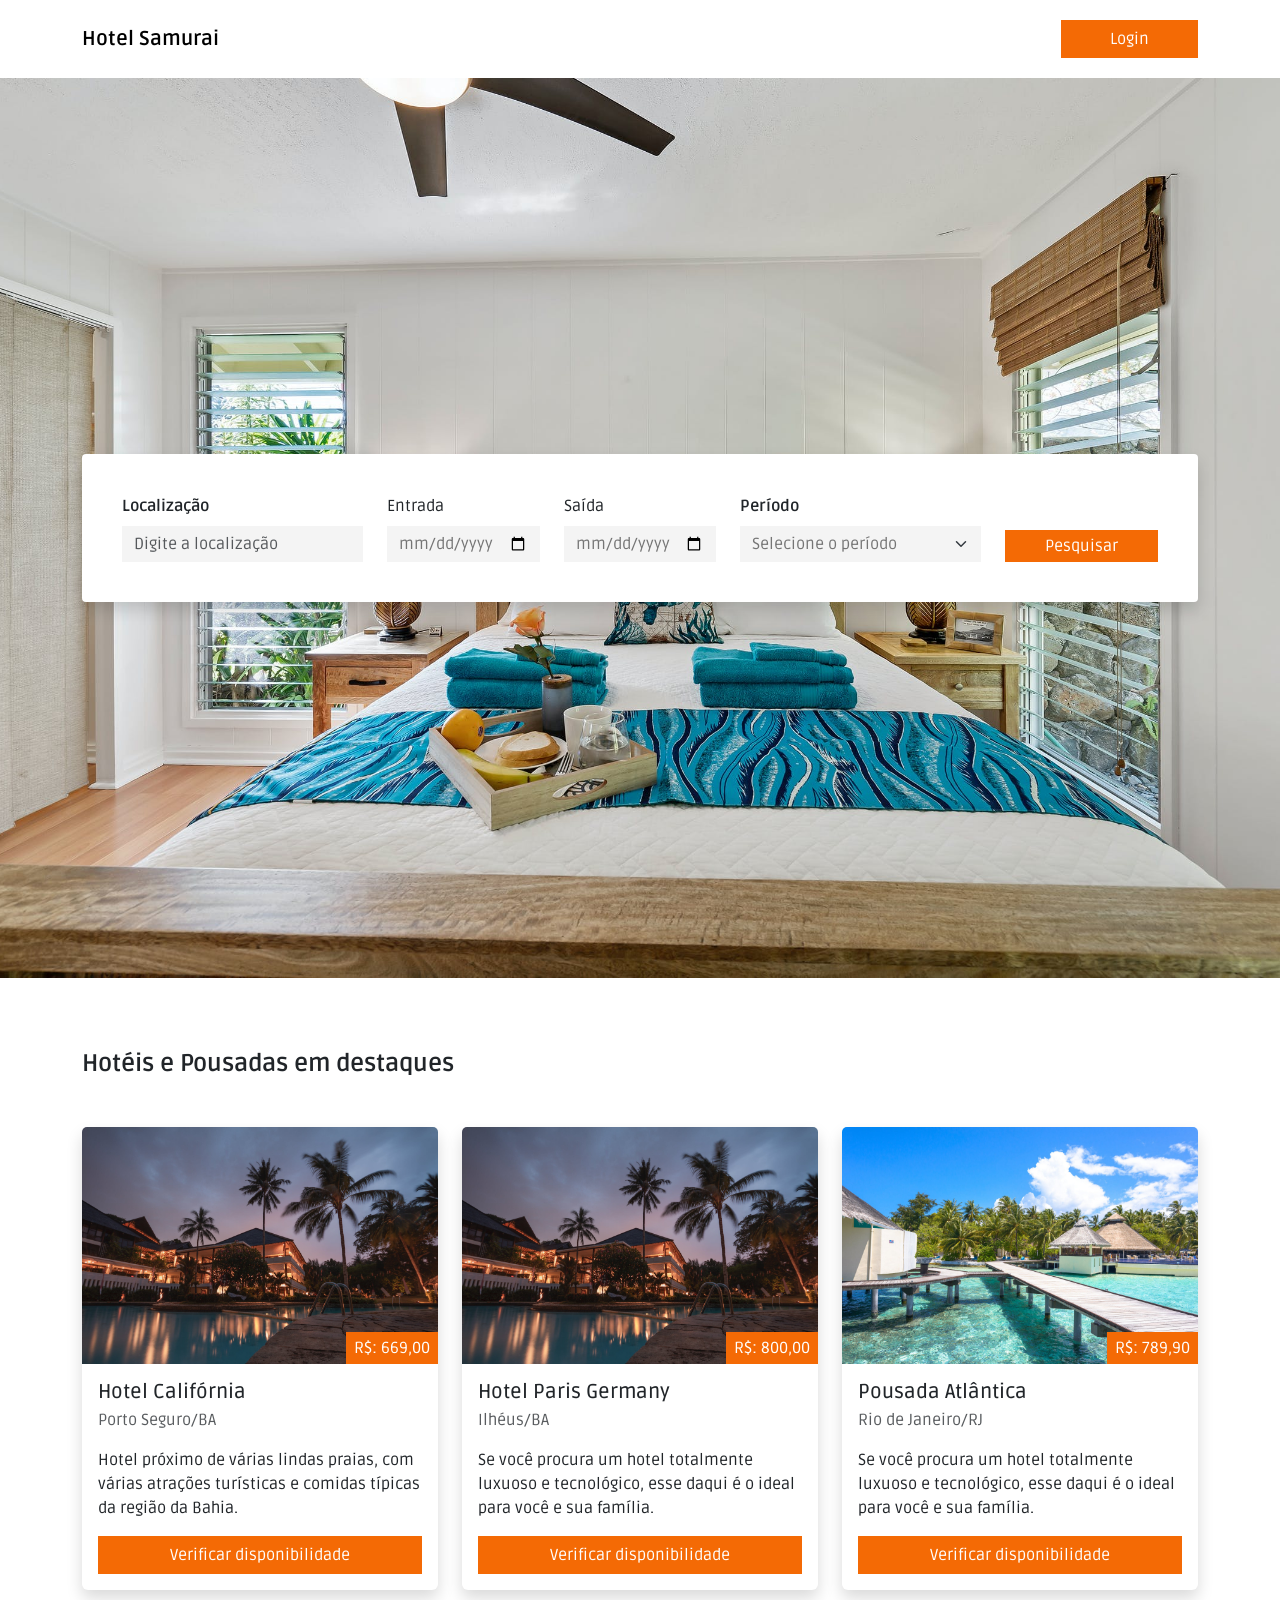
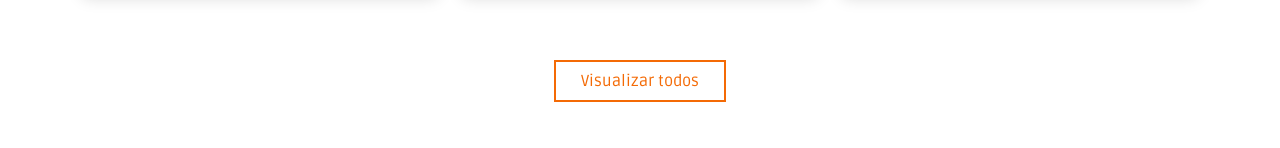
==== Hotel Samurai/index.html @ 28dd0cfc "Desenvolvendo tela home - Destaques" ====
<!DOCTYPE html>
<html lang="pt">
<head>
    <meta charset="UTF-8">
    <meta name="viewport" content="width=device-width, initial-scale=1.0">
    <title>Hotel Samurai</title>
    <link href="https://cdn.jsdelivr.net/npm/bootstrap@5.0.2/dist/css/bootstrap.min.css" rel="stylesheet" integrity="sha384-EVSTQN3/azprG1Anm3QDgpJLIm9Nao0Yz1ztcQTwFspd3yD65VohhpuuCOmLASjC" crossorigin="anonymous">
    <link rel="stylesheet" href="style.css">
</head>
<body>

<!-- Navbar -->
<nav class="navbar navbar-expand-lg navbar-light bg-white">
        <div class="container pt-1 pb-1">
            <a href="#" class="navbar-brand fw-bold">Hotel Samurai</a>
            <button class="navbar-toggler" type="button" data-bs-toggle="collapse" 
            data-bs-target="#navbarNav" aria-controls="navbarNav" aria-expanded="false"
            aria-label="Toggle navigation">
            <svg xmlns="http://www.w3.org/2000/svg" width="1.5em" height="1.5em" fill="currentColor" class="bi bi-list" viewBox="0 0 16 16">
            <path fill-rule="evenodd" d="M2.5 12a.5.5 0 0 1 .5-.5h10a.5.5 0 0 1 0 1H3a.5.5 0 0 1-.5-.5m0-4a.5.5 0 0 1 .5-.5h10a.5.5 0 0 1 0 1H3a.5.5 0 0 1-.5-.5m0-4a.5.5 0 0 1 .5-.5h10a.5.5 0 0 1 0 1H3a.5.5 0 0 1-.5-.5"/>
            </svg> 
        </button>
        <div class="collapse navbar-collapse d-lg-flex justify-content-lg-end" id="navbarNav">
            <ul class="navbar-nav">
                <!-- Botão quando aba é reduzida -->
                <li class="nav-item d-block d-md-none d-lg-none pt-2 pb-2">
                    <a href="#" type="button" class="btn btn-orange w-100 rounded-0">Login</a>
                </li> 
                <li class="nav-item d-none d-md-block pt-2 pb-2">
                     <a href="#" type="button" class="btn btn-orange w-100 rounded-0 ps-lg-5 pe-lg-5">Login</a>
                </li>
            </ul>
        </div>
        </div>
</nav>
<!-- End Navbar -->

<!-- Banner -->
<main class="w-100 min-vh-100 background-banner d-flex align-items-center">
    <div class="container">
        <div class="card rounded-1 border-0 p-1 pt-4 pb-4 p-lg-4 pb-md-0 pb-lg-0 shadow">
            <div class="card-body">
                <form class="pb-lg-2" onsubmit="return false;">
                    <div class="row">
                        <div class="col-12 col-md-12 col-lg-3 mb-3">
                            <label for="localizacao" class="form-label fw-bold">Localização</label>
                            <input type="text" class="form-control rounded-0" 
                            name="localizacao" id="localizacao" 
                            placeholder="Digite a localização">
                        </div>
                        <div class="col-12 col-md-12 col-lg-2 mb-3">
                            <label for="entrada" class="form-label f2-bold">Entrada</label>
                            <input type="date" class="form-control rounded-0" 
                            name="entrada" id="entrada">
                        </div>
                        <div class="col-12 col-md-12 col-lg-2 mb-3">
                            <label for="saida" class="form-label f2-bold">Saída</label>
                            <input type="date" class="form-control rounded-0" 
                            name="saida" id="saida">
                        </div>
                        <div class="col-12 col-md-12 col-lg-3 mb-3">
                            <label for="periodo" class="form-label fw-bold">Período</label>
                            <select class="form-select rounded-0" name="periodo" id="periodo">
                                <option value="" selected>Selecione o período</option>
                                <option value="madrugada">Madrugada</option>
                                <option value="manha">Manhã</option>
                                <option value="tarde">Tarde</option>
                                <option value="noite">Noite</option>
                            </select>
                        </div>
                        <div class="col-12 col-md-12 col-lg-2 mb-3 pt-3 d-lg-flex align-items-end">
                            <a href="#" class="btn btn-lg btn-orange w-100 
                            rounded-0 border-0 p-lg-1">Pesquisar</a>
                        </div>
                    </div>
                </form>
            </div>
        </div>
    </div>
</main>
<!-- End Banner -->

<!-- Destaques -->
<main class="w-100 pb-5 pt-lg-4 pb-lg-5">
    <div class="container pt-5 pb-2 pt-lg-5 pb-lg-0">
        <h1 class="fs-4 text-center text-lg-start mb-5 fw-bold">
            Hotéis e Pousadas em destaques
        </h1>
        <div class="row mb-4">
            <div class="col-12 col-md-12 col-lg-4 mb-5">
                <div class="card shadow border-0">
                    <div class="position-relative">
                        <img src="./assets/img/hoteis/hotel-1.jpeg" alt="Hotel 01" class="card-img-top">
                        <span class="position-absolute bottom-0 right-0 bg-color-orange 
                        ps-2 pe-2 pt-1 pb-1">R$: 669,00</span>
                    </div>
                    <div class="card-body p-3">
                        <h5 class="card-title mb-1">Hotel Califórnia</h5>
                        <p class="text-muted">Porto Seguro/BA</p>
                        <p class="card-text">
                            Hotel próximo de várias lindas praias, com várias atrações turísticas e comidas típicas da região da Bahia.
                        </p>
                        <a href="#" class="btn btn-orange rounded-0 w-100">Verificar disponibilidade</a>
                    </div>
                </div>
            </div>
            <div class="col-12 col-md-12 col-lg-4 mb-5">
                <div class="card shadow border-0">
                    <div class="position-relative">
                        <img src="./assets/img/hoteis/hotel-1.jpeg" alt="Hotel 01" class="card-img-top">
                        <span class="position-absolute bottom-0 right-0 bg-color-orange 
                        ps-2 pe-2 pt-1 pb-1">R$: 800,00</span>
                    </div>
                    <div class="card-body p-3">
                        <h5 class="card-title mb-1">Hotel Paris Germany</h5>
                        <p class="text-muted">Ilhéus/BA</p>
                        <p class="card-text">
                            Se você procura um hotel totalmente luxuoso e tecnológico, esse daqui é o ideal para você e sua família.
                        </p>
                        <a href="#" class="btn btn-orange rounded-0 w-100">Verificar disponibilidade</a>
                    </div>
                </div>
            </div>
            <div class="col-12 col-md-12 col-lg-4 mb-5">
                <div class="card shadow border-0">
                    <div class="position-relative">
                        <img src="./assets/img/hoteis/hotel-3.jpeg" alt="Hotel 01" class="card-img-top">
                        <span class="position-absolute bottom-0 right-0 bg-color-orange 
                        ps-2 pe-2 pt-1 pb-1">R$: 789,90</span>
                    </div>
                    <div class="card-body p-3">
                        <h5 class="card-title mb-1">Pousada Atlântica</h5>
                        <p class="text-muted">Rio de Janeiro/RJ</p>
                        <p class="card-text">
                            Se você procura um hotel totalmente luxuoso e tecnológico, esse daqui é o ideal para você e sua família.
                        </p>
                        <a href="#" class="btn btn-orange rounded-0 w-100">Verificar disponibilidade</a>
                    </div>
                </div>
            </div>
        </div>
        <div class="row">
            <div class="col-12 d-flex justify-content-center">
                <a href="#" class="btn btn-orange-outline ps-4 pe-4">
                    Visualizar todos
                </a>
            </div>
        </div>
    </div> 
</main>
<!-- End Destaques -->

</body>
<script src="https://cdn.jsdelivr.net/npm/@popperjs/core@2.9.2/dist/umd/popper.min.js" integrity="sha384-IQsoLXl5PILFhosVNubq5LC7Qb9DXgDA9i+tQ8Zj3iwWAwPtgFTxbJ8NT4GN1R8p" crossorigin="anonymous"></script>
<script src="https://cdn.jsdelivr.net/npm/bootstrap@5.0.2/dist/js/bootstrap.min.js" integrity="sha384-cVKIPhGWiC2Al4u+LWgxfKTRIcfu0JTxR+EQDz/bgldoEyl4H0zUF0QKbrJ0EcQF" crossorigin="anonymous"></script>
</html>
---- Hotel Samurai/style.css ----
@import './assets/css/theme.css';
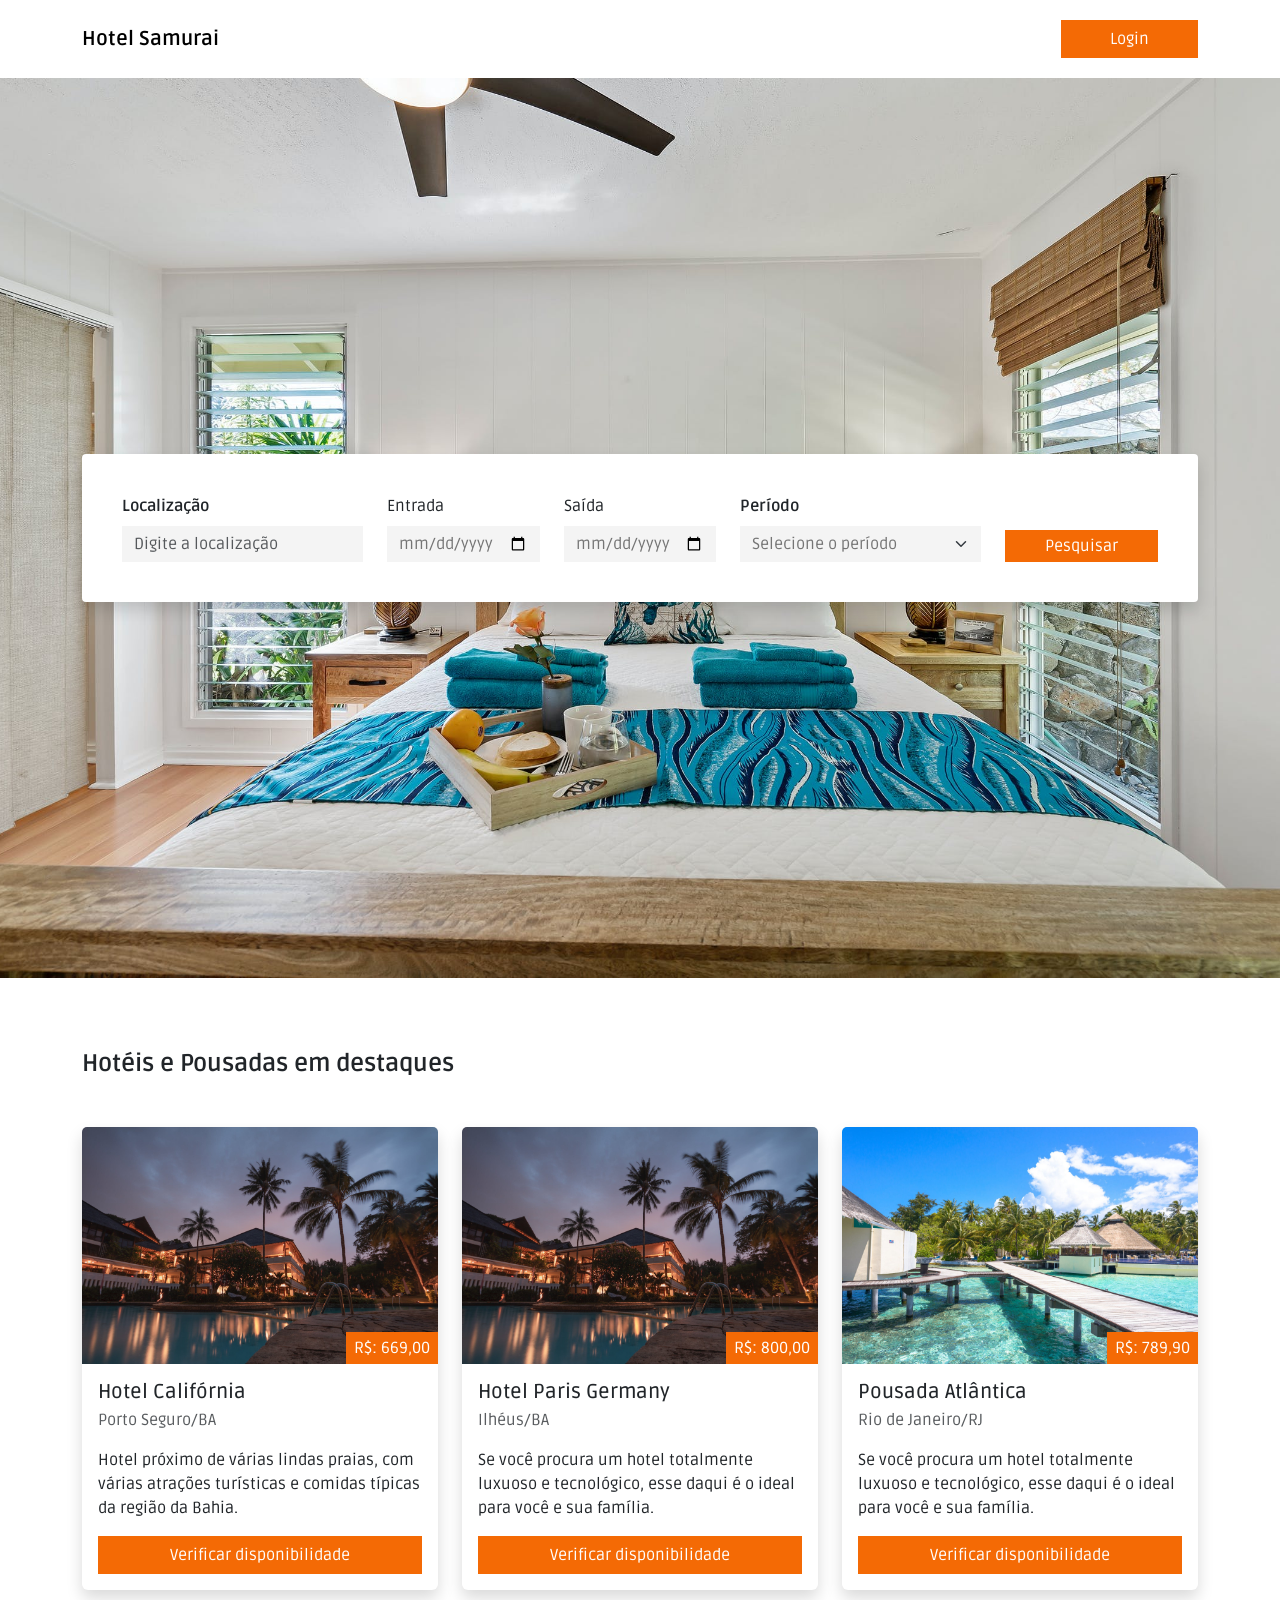
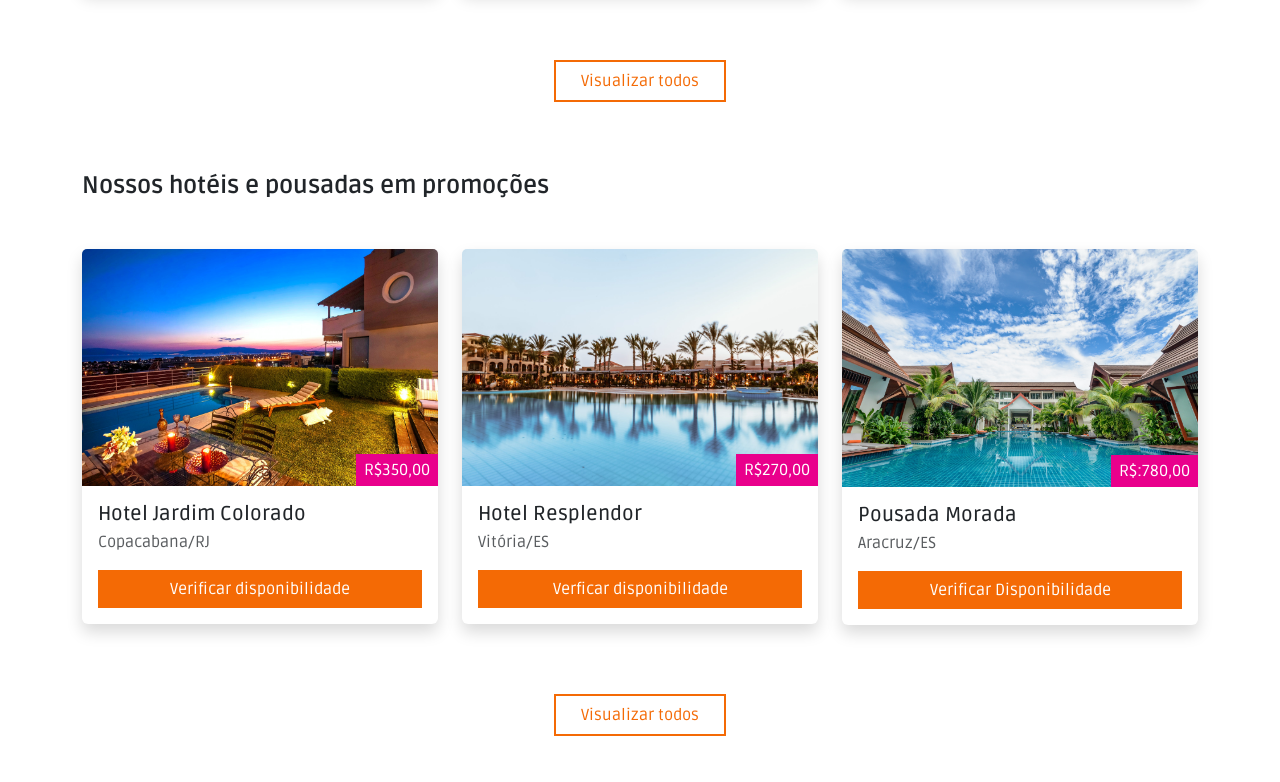
==== commit 8f81cadf: "Desenvolvendo tela home - Combos" ====
--- a/Hotel Samurai/index.html
+++ b/Hotel Samurai/index.html
@@ -150,6 +150,72 @@
 </main>
 <!-- End Destaques -->
 
+<!-- Combos -->
+<main class="w-100 pb-5 pb-lg-5">
+    <div class="container">
+        <div class="w-100 title mb-5 mb-md-5 mb-lg-5 pt-lg-4 pb-lg-0">
+            <h1 class="fs-4 text-center text-lg-start mb- fw-bold">
+                Nossos hotéis e pousadas em promoções
+            </h1>
+        </div>
+        <div class="row mb-4">
+            <div class="col-12 col-md-12 col-lg-4 mb-5">
+                <div class="card shadow border-0">
+                    <div class="position-relative">
+                        <img src="./assets/img/hoteis/hotel-4.jpeg" alt="" class="card-img-top">
+                        <span class="position-absolute bottom-0 right-0 bg-color-roxo
+                        ps-2 pe-2 pt-1 pb-1">R$350,00</span>
+                    </div>
+                    <div class="card-body p-3">
+                        <h5 class="card-title mb-1">
+                            Hotel Jardim Colorado
+                        </h5>
+                        <p class="text-muted">Copacabana/RJ</p>
+                        <a href="#" class="btn btn-orange rounded-0 w-100">Verificar disponibilidade</a>
+                    </div>
+                </div>
+            </div>
+            <div class="col-12 col-md-12 col-lg-4 mb-5">
+                <div class="card shadow border-0">
+                    <div class="position-relative">
+                        <img src="./assets/img/hoteis/hotel-5.jpeg" alt="" class="card-img-top">
+                        <span class="bg-color-roxo position-absolute bottom-0 right-0 
+                        ps-2 pe-2 pt-1 pb-1">R$270,00</span>
+                    </div>
+                    <div class="card-body p-3">
+                        <h5 class="card-title mb-1">
+                            Hotel Resplendor
+                        </h5>
+                        <p class="text-muted">Vitória/ES</p>
+                        <a href="#" class="btn btn-orange w-100 rounded-0">Verficar disponibilidade</a>
+                    </div>
+                </div>
+            </div>
+            <div class="col col-12 col-md-12 col-lg-4">
+                <div class="card shadow border-0">
+                    <div class="position-relative">
+                        <img src="./assets/img/hoteis/hotel-6.jpg" alt="" class="card-img-top">
+                        <span class="position-absolute bottom-0 right-0 bg-color-roxo 
+                        pt-1 pb-1 ps-2 pe-2">R$:780,00</span>
+                    </div>
+                    <div class="card-body p-3">
+                        <h5 class="card-title mb-1">
+                            Pousada Morada
+                        </h5>
+                        <p class="text-muted">Aracruz/ES</p>
+                        <a href="#" class="btn btn-orange w-100 rounded-0">Verificar Disponibilidade</a>
+                    </div>
+                </div>
+            </div>
+        </div>
+        <div class="row">
+            <div class="col-12 d-flex justify-content-center">
+                <a href="#" class="btn btn-orange-outline ps-4 pe-4">Visualizar todos</a>
+            </div>
+        </div>
+    </div>
+</main>
+
 </body>
 <script src="https://cdn.jsdelivr.net/npm/@popperjs/core@2.9.2/dist/umd/popper.min.js" integrity="sha384-IQsoLXl5PILFhosVNubq5LC7Qb9DXgDA9i+tQ8Zj3iwWAwPtgFTxbJ8NT4GN1R8p" crossorigin="anonymous"></script>
 <script src="https://cdn.jsdelivr.net/npm/bootstrap@5.0.2/dist/js/bootstrap.min.js" integrity="sha384-cVKIPhGWiC2Al4u+LWgxfKTRIcfu0JTxR+EQDz/bgldoEyl4H0zUF0QKbrJ0EcQF" crossorigin="anonymous"></script>
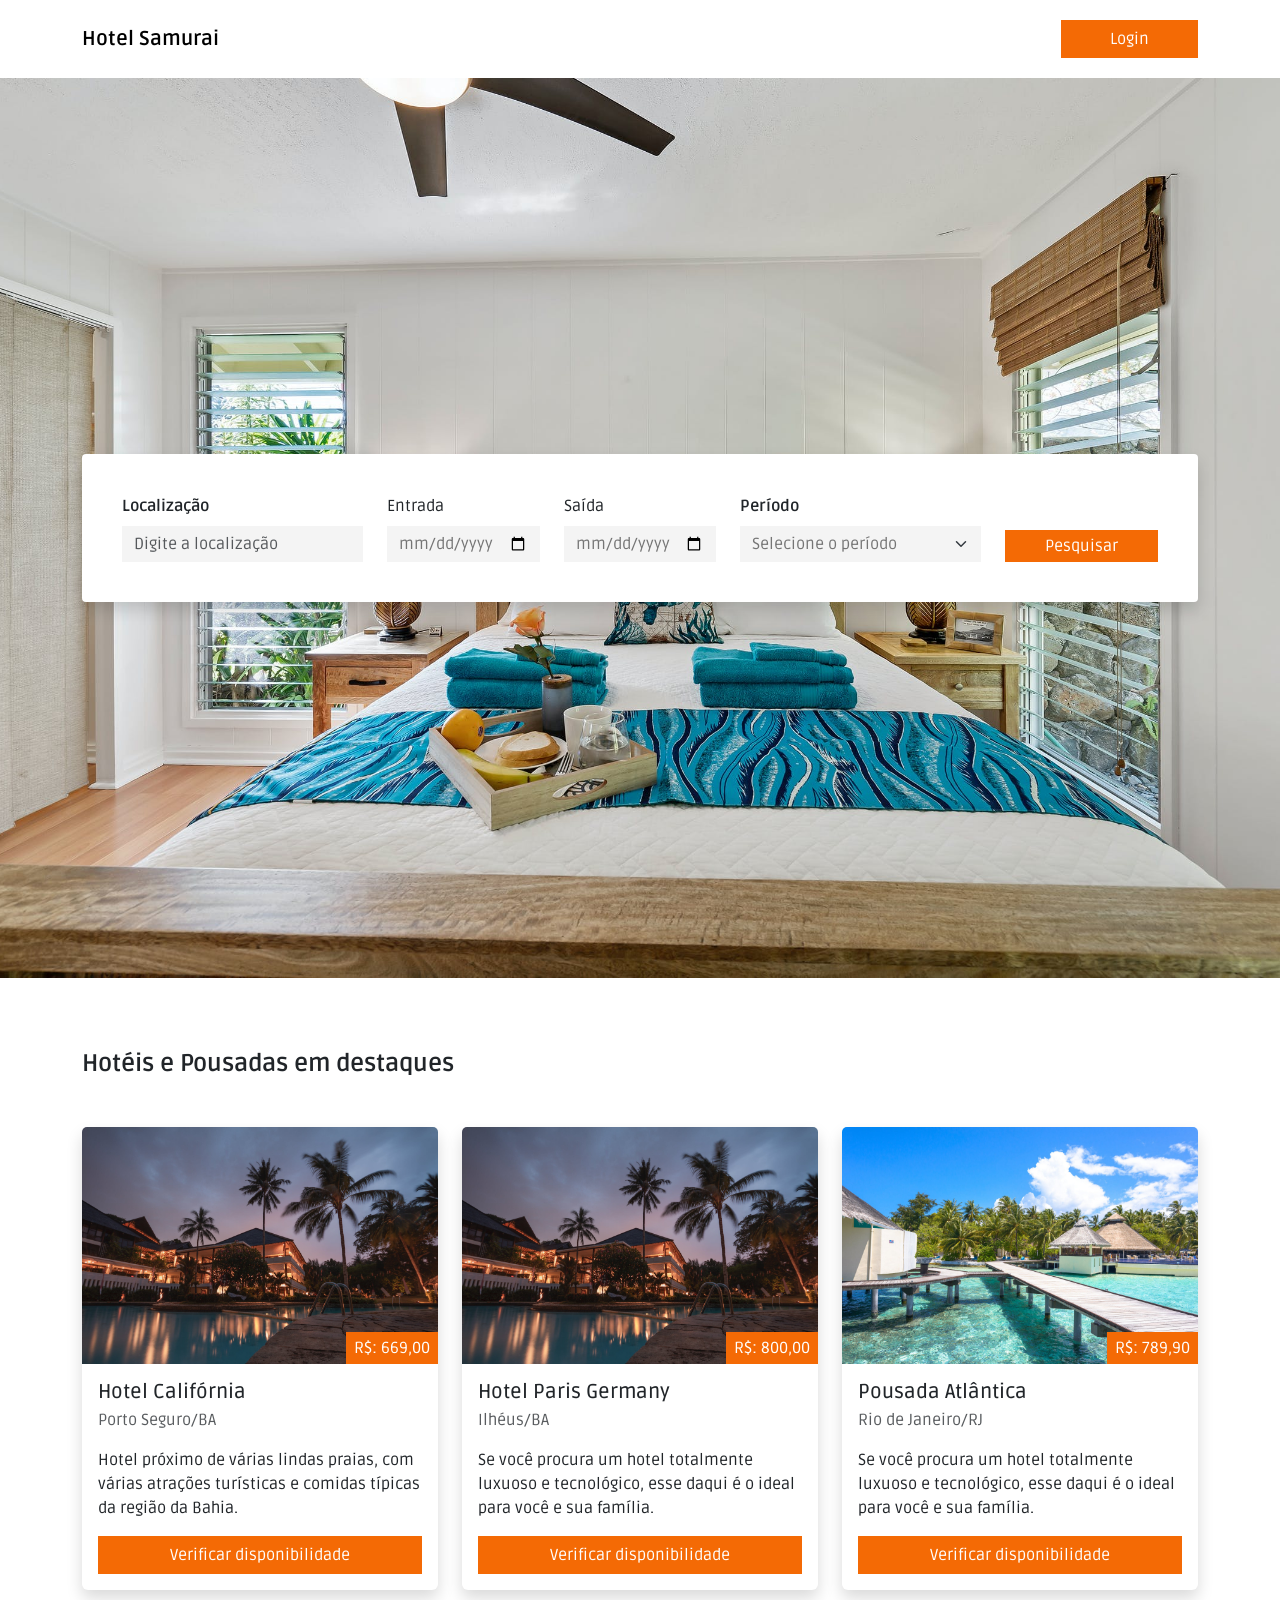
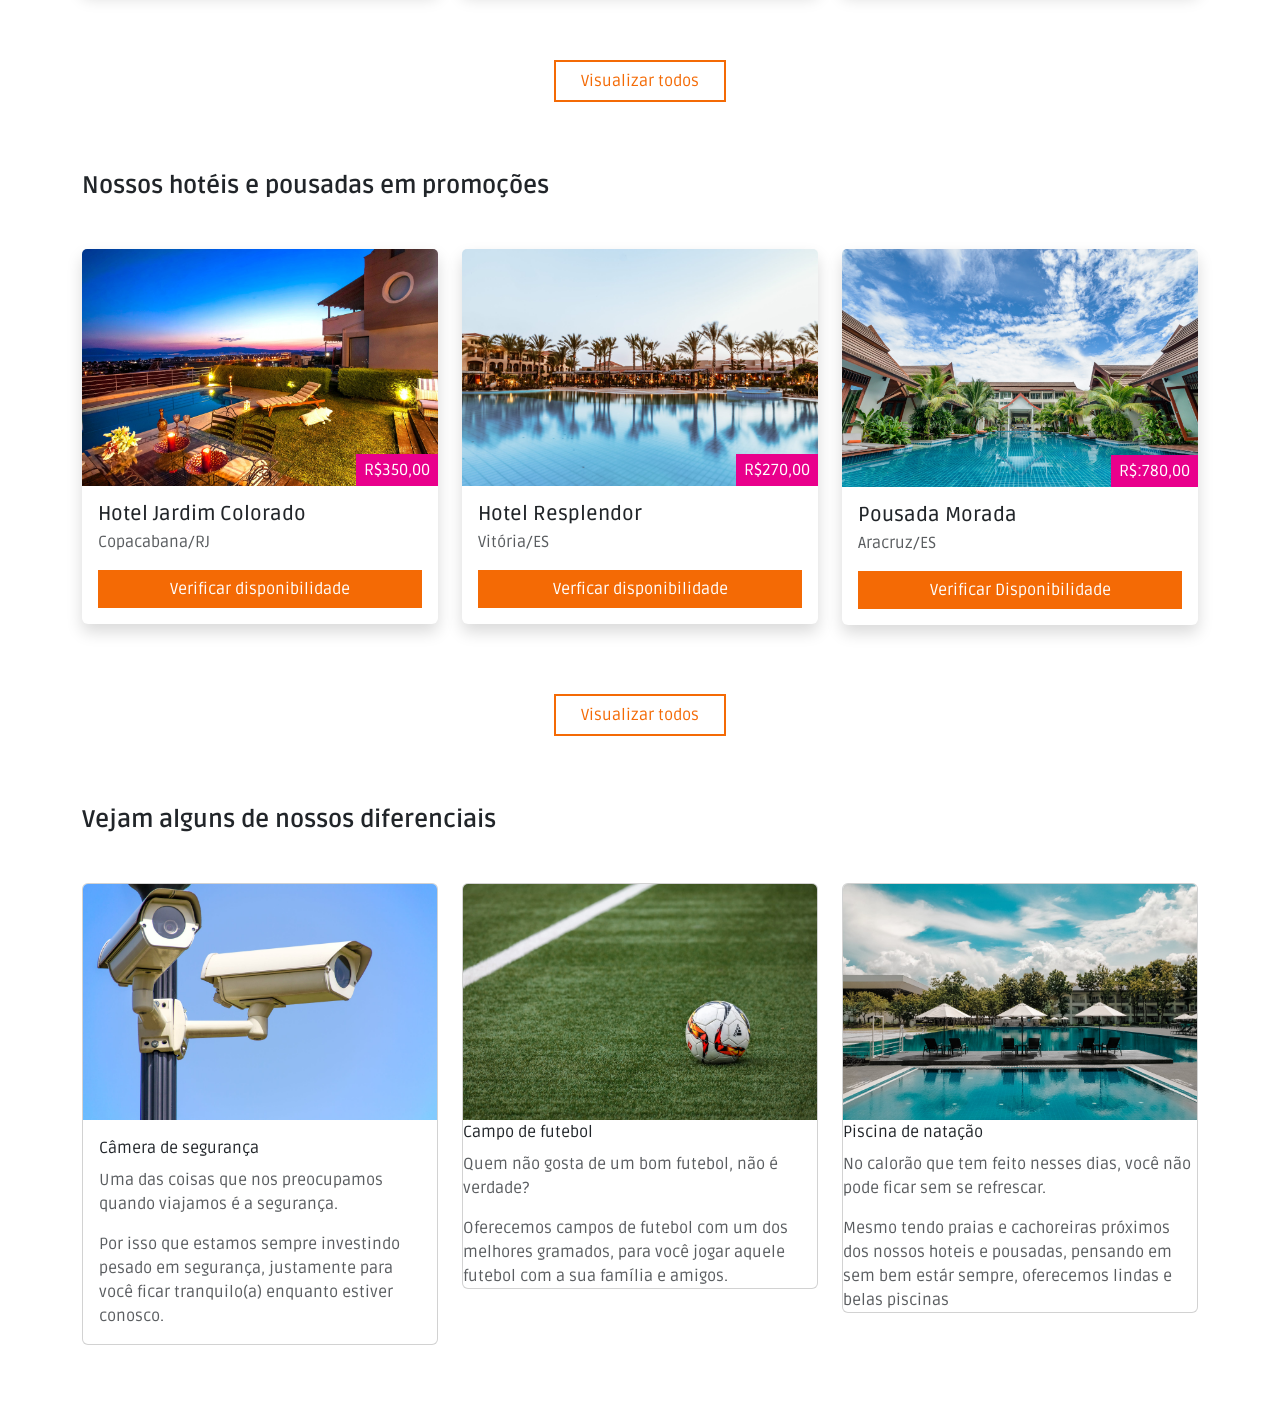
==== commit 5273fde8: "Desenvolvendo tela home - Diferenciais" ====
--- a/Hotel Samurai/index.html
+++ b/Hotel Samurai/index.html
@@ -215,6 +215,61 @@
         </div>
     </div>
 </main>
+<!-- End Combos -->
+
+<!-- Diferenciais -->
+<main class="w-100 pb-5 pb-lg-5">
+    <div class="container">
+        <div class="w-100 title mb-5 mb-md-5 mb-lg-5 pt-lg-4 pb-lg-0">
+            <h1 class="fs-4 text-center text-md-start text-lg-start mb-2 fw-bold">
+                Vejam alguns de nossos diferenciais
+            </h1>
+        </div>
+        <div class="row">
+            <div class="col-12">
+                <div class="row">
+                    <div class="col-12 col-md-12 col-lg-4 mb-4">
+                        <div class="card">
+                            <img src="./assets/img/utilidades/camera.jpeg" alt="Câmera de segurança" class="card-img-top">
+                            <div class="card-body">
+                                <div class="card-title">
+                                    Câmera de segurança
+                                </div>
+                                <p class="card-text text-muted">
+                                    Uma das coisas que nos preocupamos quando viajamos é a segurança.
+                                </p>
+                                <p class="card-text text-muted">
+                                    Por isso que estamos sempre investindo pesado em segurança, justamente para você ficar tranquilo(a) 
+                                    enquanto estiver conosco.
+                                </p>
+                            </div>
+                        </div>
+                    </div>
+                    <div class="col-12 col-md-12 col-lg-4 mb-4">
+                        <div class="card">
+                            <img src="./assets/img/utilidades/campo.jpeg" alt="Campo de futebol" class="card-img-top">
+                            <div class="card-title">
+                                Campo de futebol
+                            </div>
+                            <p class="card-text text-muted">Quem não gosta de um bom futebol, não é verdade?</p>
+                            <p class="card-text text-muted">Oferecemos campos de futebol com um dos melhores gramados, para você jogar aquele 
+                                futebol com a sua família e amigos.</p>                            
+                        </div>
+                    </div>
+                    <div class="col-12 col-md-12 col-lg-4 mb-4">
+                        <div class="card">
+                            <img src="./assets/img/utilidades/piscina.jpeg" alt="Piscina de natação" class="card-img-top">
+                            <div class="card-title">Piscina de natação</div>
+                            <p class="card-text text-muted">No calorão que tem feito nesses dias, você não pode ficar sem se refrescar.</p>
+                            <p class="card-text text-muted">Mesmo tendo praias e cachoreiras próximos dos nossos hoteis e pousadas, pensando em sem bem estár sempre, oferecemos lindas e belas piscinas</p>
+                        </div>
+                    </div>
+                </div>
+            </div>
+        </div>
+    </div>
+</main>
+<!-- End Diferenciais -->
 
 </body>
 <script src="https://cdn.jsdelivr.net/npm/@popperjs/core@2.9.2/dist/umd/popper.min.js" integrity="sha384-IQsoLXl5PILFhosVNubq5LC7Qb9DXgDA9i+tQ8Zj3iwWAwPtgFTxbJ8NT4GN1R8p" crossorigin="anonymous"></script>
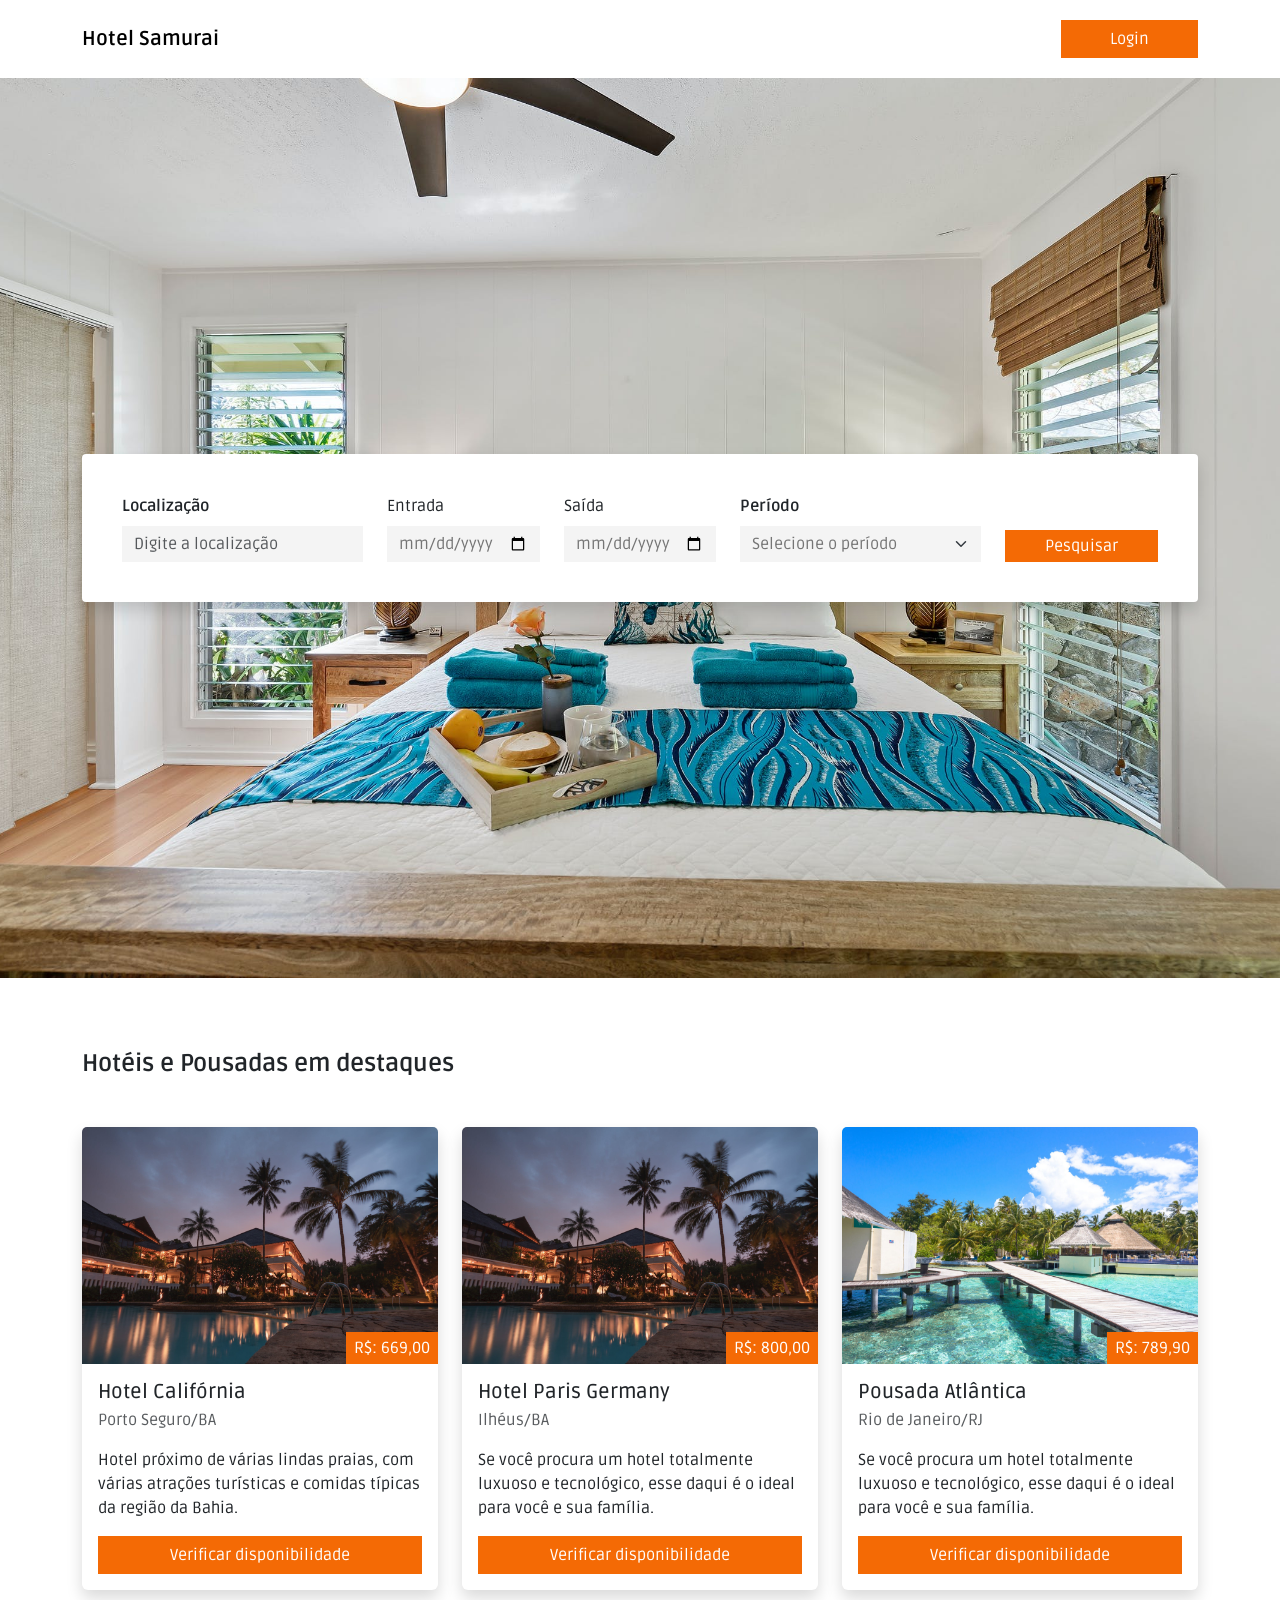
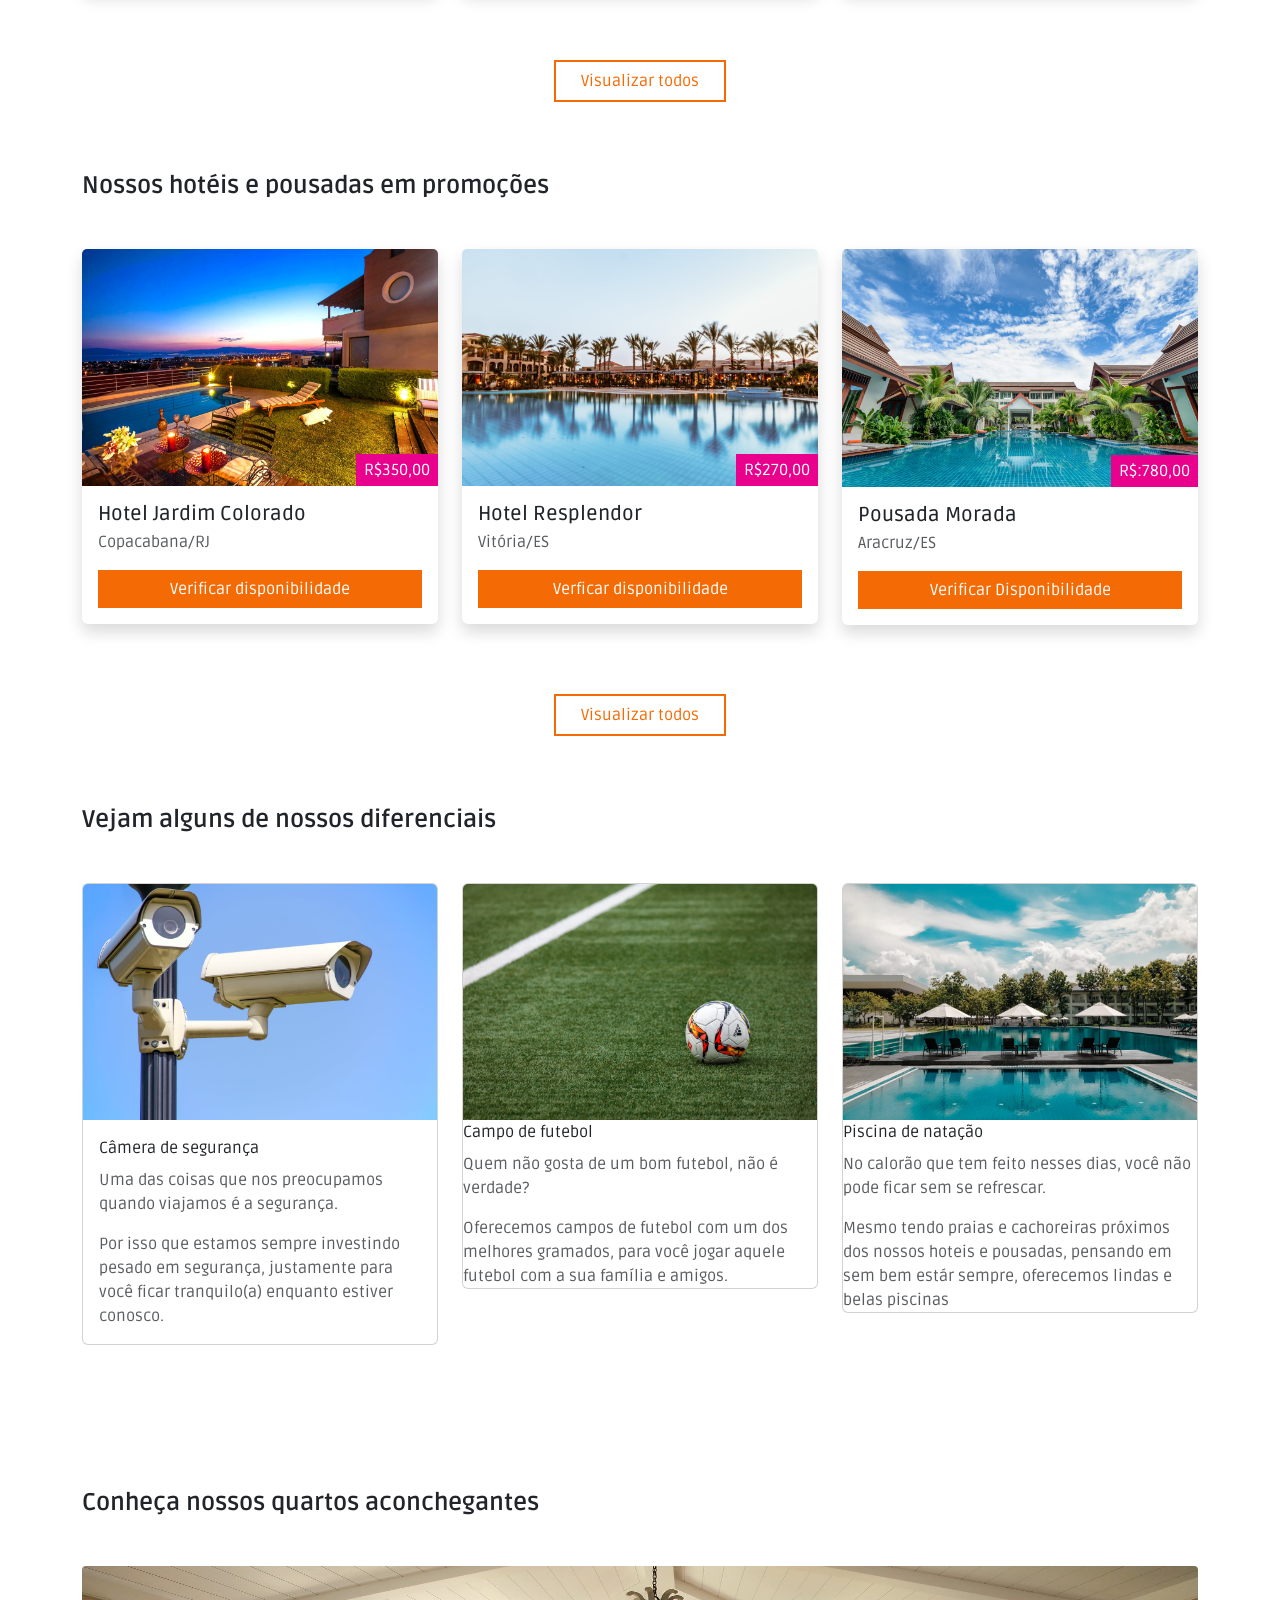
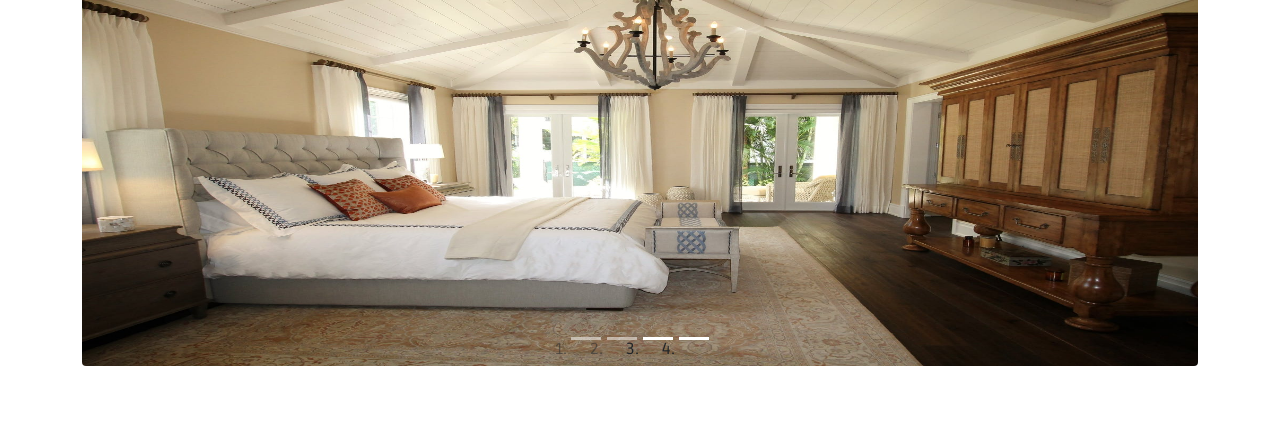
==== commit a69cf6b0: "Desenvolvendo tela home - Carrosel" ====
--- a/Hotel Samurai/index.html
+++ b/Hotel Samurai/index.html
@@ -271,6 +271,36 @@
 </main>
 <!-- End Diferenciais -->
 
+<!-- Nossos quartos -->
+<main class="w-100 pb-4 pb-md-4 pt-lg-4 pb-lg-4">
+    <div class="container pt-5 pb-2 pt-lg-5 pb-lg-5">
+        <h1 class="fs-4 text-center text-lg-start mb-5 fw-bold">Conheça nossos quartos aconchegantes</h1>
+        <div id="carouselControls" class="carousel slide" data-bs-ride="carousel" data-bs-interval="0">
+            <div class="carousel-inner">
+                <div class="carousel-item active">
+                    <img src="./assets/img/quartos/quarto-1.jpeg" alt="" class="d-block w-100 rounded-1 carousel-item-img">
+                </div>
+                <div class="carousel-item">
+                    <img src="./assets/img/quartos/quarto-2.jpeg" alt="" class="d-block w-100 rounded-1 carousel-item-img">
+                </div>
+                <div class="carousel-item">
+                    <img src="./assets/img/quartos/quarto-3.jpeg" alt="" class="d-block w-100 rounded-1 carousel-item-img">
+                </div>
+                <div class="carousel-item">
+                    <img src="./assets/img/quartos/quarto-4.jpeg" alt="" class="d-block w-100 rounded-1 carousel-item-img">
+                </div>
+            </div>
+                <ol class="carousel-indicators">
+                    <li data-bs-target="#carouselControls" data-bs-slide-to="0" class="active"></li>
+                    <li data-bs-target="#carouselControls" data-bs-slide-to="1"></li>
+                    <li data-bs-target="#carouselControls" data-bs-slide-to="2"></li>
+                    <li data-bs-target="#carouselControls" data-bs-slide-to="3"></li>
+                </ol>
+        </div>
+    </div>
+</main>
+<!-- End Nossos Quartos -->
+
 </body>
 <script src="https://cdn.jsdelivr.net/npm/@popperjs/core@2.9.2/dist/umd/popper.min.js" integrity="sha384-IQsoLXl5PILFhosVNubq5LC7Qb9DXgDA9i+tQ8Zj3iwWAwPtgFTxbJ8NT4GN1R8p" crossorigin="anonymous"></script>
 <script src="https://cdn.jsdelivr.net/npm/bootstrap@5.0.2/dist/js/bootstrap.min.js" integrity="sha384-cVKIPhGWiC2Al4u+LWgxfKTRIcfu0JTxR+EQDz/bgldoEyl4H0zUF0QKbrJ0EcQF" crossorigin="anonymous"></script>
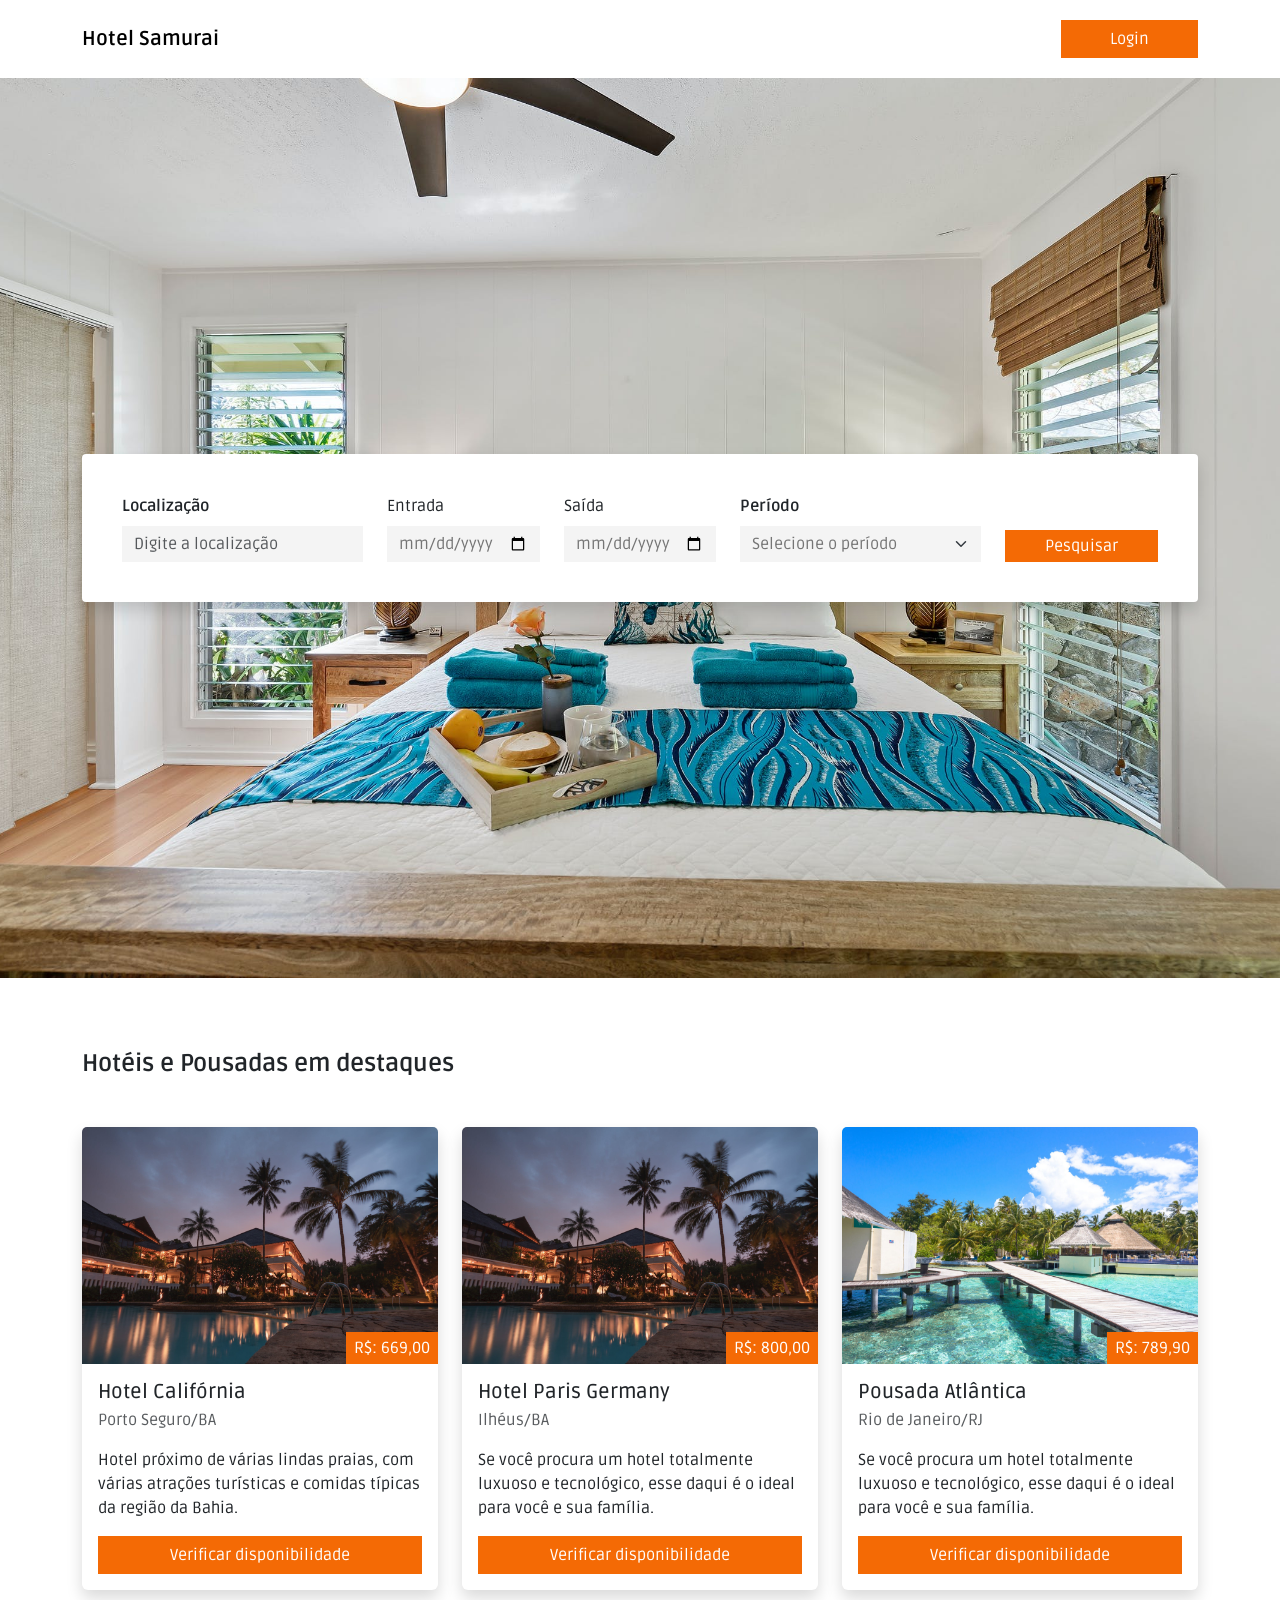
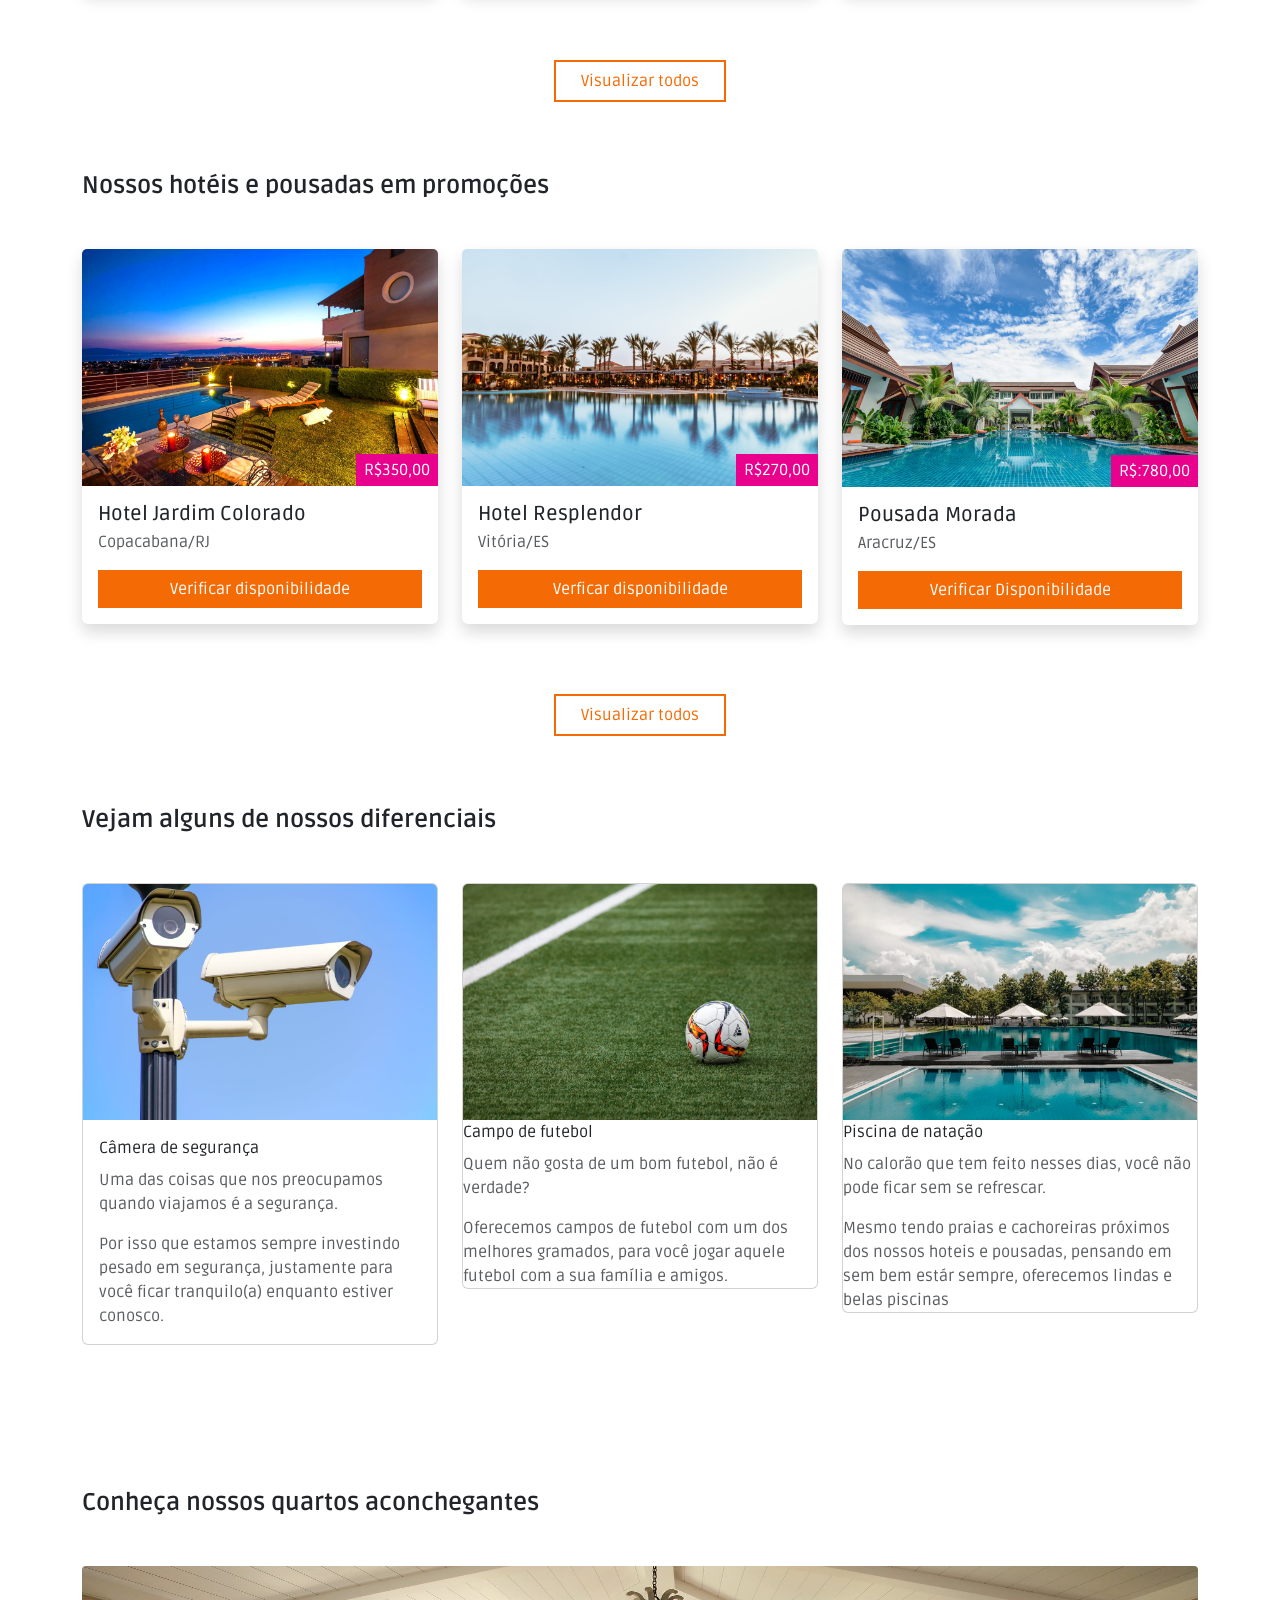
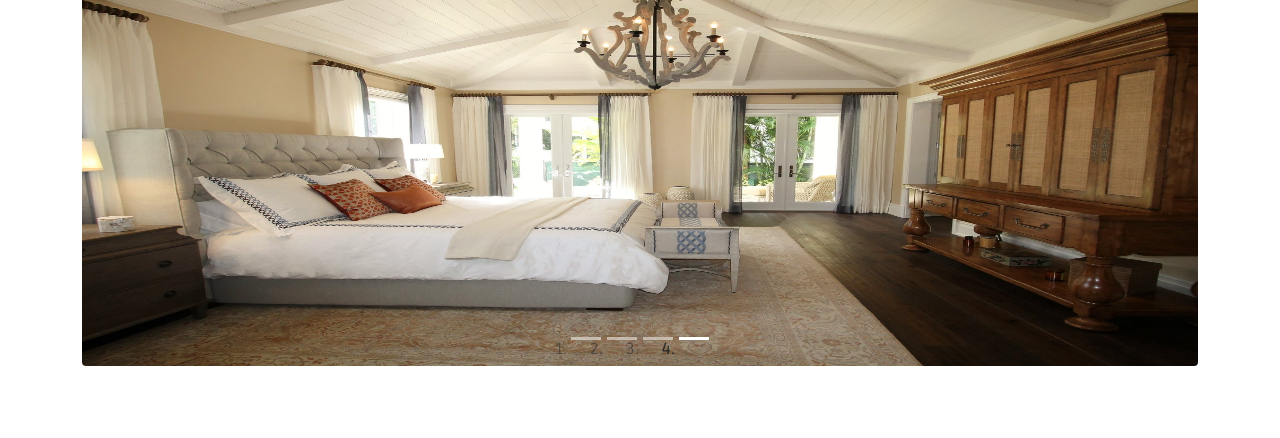
==== commit 7e73735b: "Fonts Awesome" ====
--- a/Hotel Samurai/index.html
+++ b/Hotel Samurai/index.html
@@ -4,6 +4,9 @@
     <meta charset="UTF-8">
     <meta name="viewport" content="width=device-width, initial-scale=1.0">
     <title>Hotel Samurai</title>
+    <link href="https://fonts.googleapis.com/css2?family=Material+Icons" rel="stylesheet">
+    <link rel="stylesheet" href="https://stackpath.bootstrapcdn.com/font-awesome/4.7.0/css/font-awesome.min.css"
+        integrity="sha384-wvfXpqpZZVQGK6TAh5PVlGOfQNHSoD2xbE+QkPxCAFlNEevoEH3Sl0sibVcOQVnN" crossorigin="anonymous">
     <link href="https://cdn.jsdelivr.net/npm/bootstrap@5.0.2/dist/css/bootstrap.min.css" rel="stylesheet" integrity="sha384-EVSTQN3/azprG1Anm3QDgpJLIm9Nao0Yz1ztcQTwFspd3yD65VohhpuuCOmLASjC" crossorigin="anonymous">
     <link rel="stylesheet" href="style.css">
 </head>
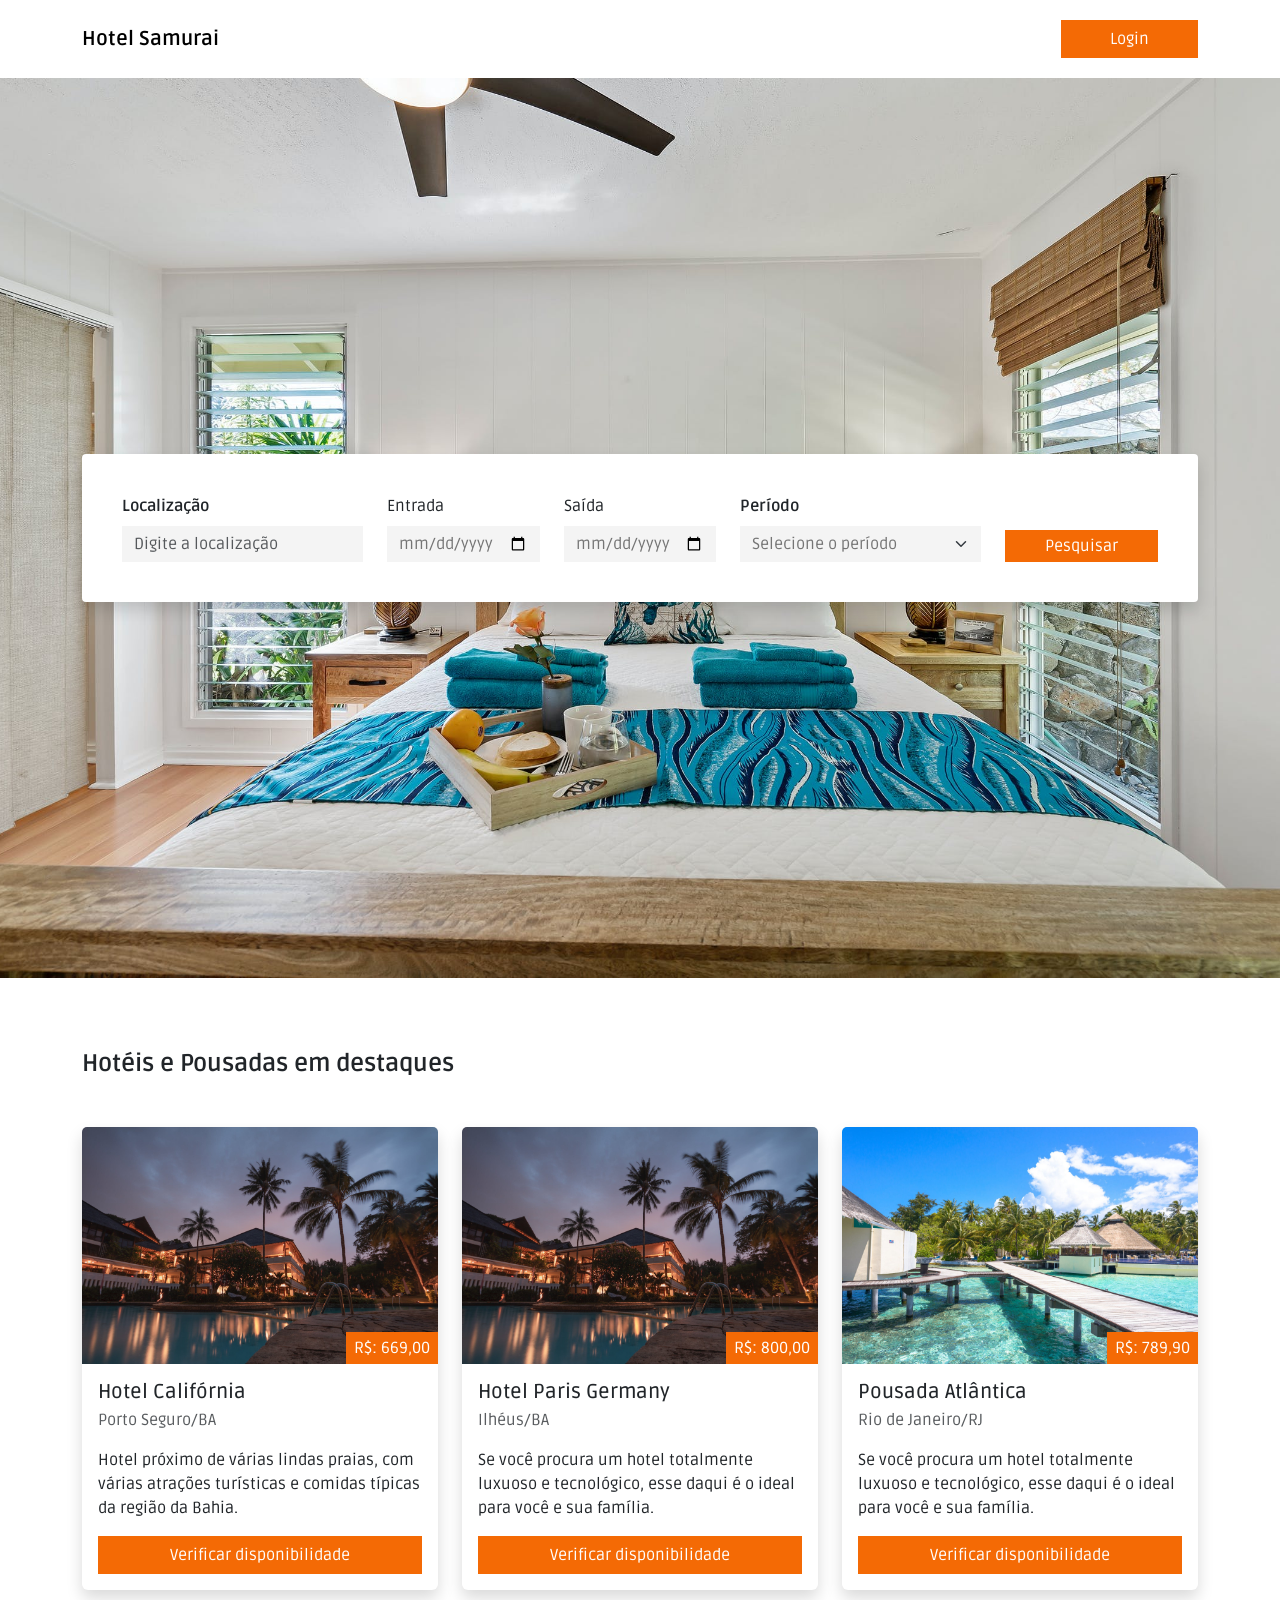
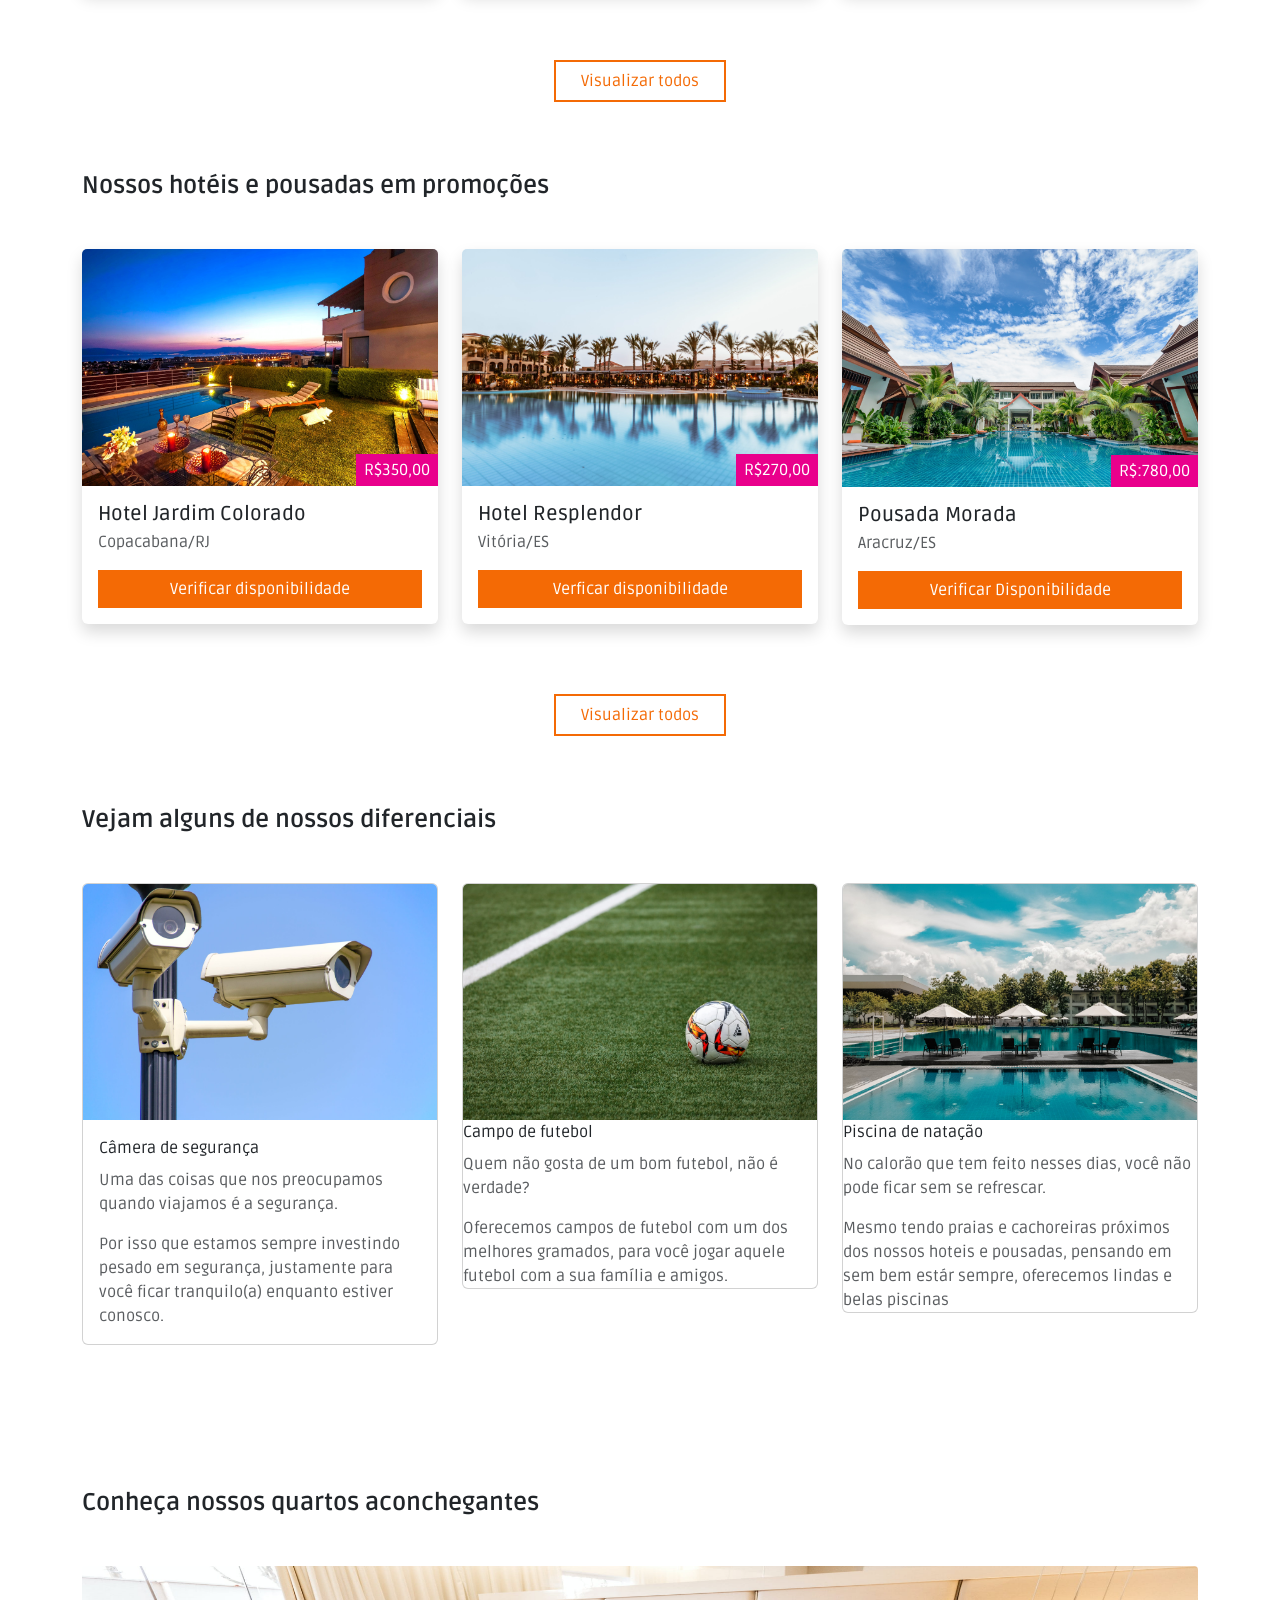
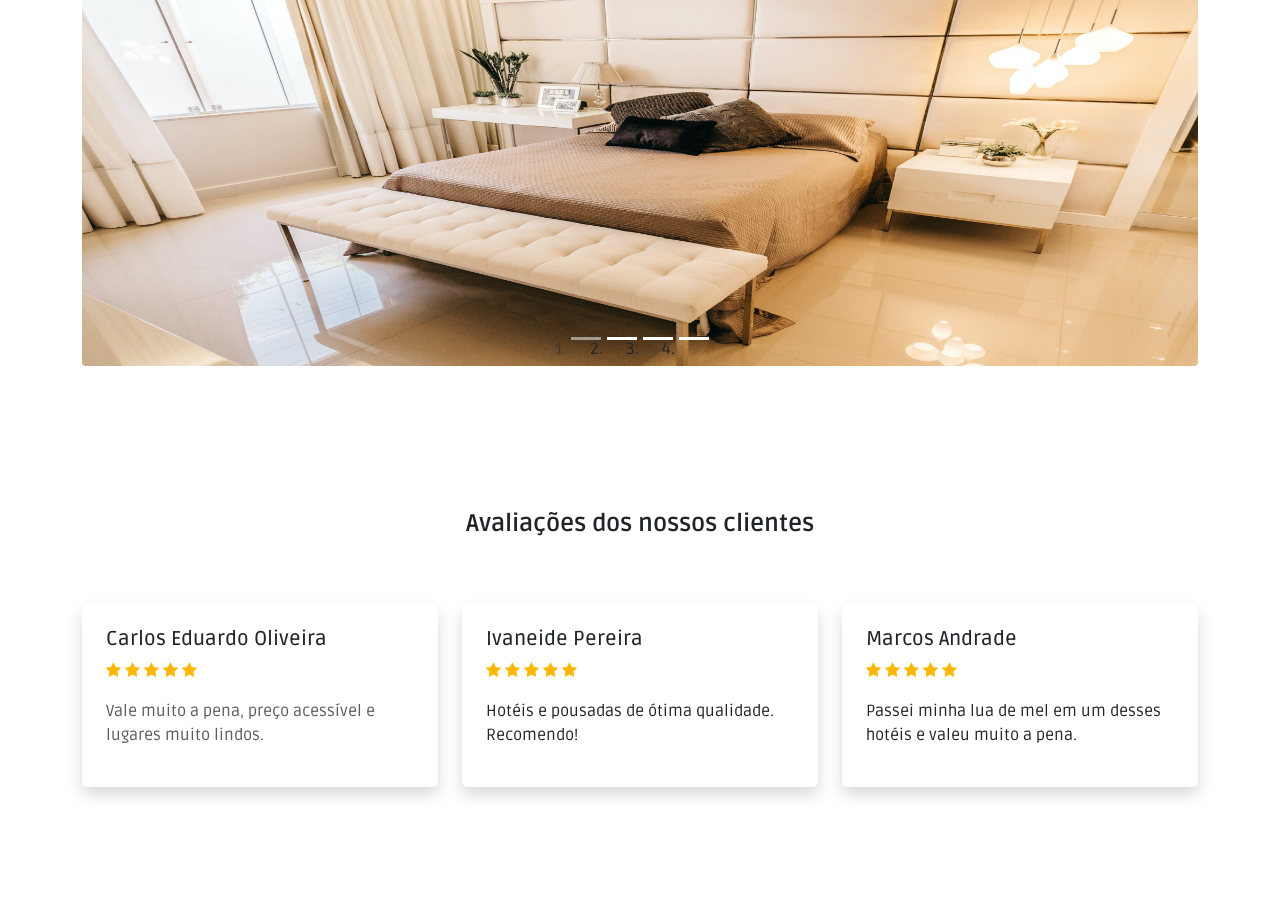
==== commit 4842d45e: "Desenvolvendo tela home - Avaliações" ====
--- a/Hotel Samurai/index.html
+++ b/Hotel Samurai/index.html
@@ -304,6 +304,69 @@
 </main>
 <!-- End Nossos Quartos -->
 
+<!-- Avaliações -->
+ <main class="w-100 pt-lg-4 pb-lg-5">
+    <div class="container pt-5 pb-2 pt-lg-5 pb-lg-5">
+        <div class="w-100 title mb-5 mb-md-5 mb-lg-5 pt-lg-0">
+            <h1 class="fs-4 text-center text-lg-center mb-2 fw-bold">Avaliações dos nossos clientes</h1>
+            <div class="line-orange m-auto"></div>
+        </div>
+        <div class="row pt-3 pt-md-3 pt-lg-3">
+            <div class="col-12 col-md-12 col-lg-4 mb-4 mb-md-4">
+                <div class="card border-0 shadow p-2">
+                    <div class="card-body">
+                        <div class="w100 mb-3">
+                            <h4 class="fs-5">Carlos Eduardo Oliveira</h4>
+                            <span class="star"><i class="fa fa-star" aria-hidden="true"></i></span>
+                            <span class="star"><i class="fa fa-star" aria-hidden="true"></i></span>
+                            <span class="star"><i class="fa fa-star" aria-hidden="true"></i></span>
+                            <span class="star"><i class="fa fa-star" aria-hidden="true"></i></span>
+                            <span class="star"><i class="fa fa-star" aria-hidden="true"></i></span>
+                        </div>
+                        <p class="text-muted">
+                            Vale muito a pena, preço acessível e lugares muito lindos.
+                        </p>
+                    </div>
+                </div>
+            </div>
+            <div class="col-12 col-md-12 col-lg-4 mb-4 mb-md-4">
+                <div class="card border-0 shadow p-2">
+                    <div class="card-body">
+                        <div class="w100 mb-3">
+                            <h4 class="fs-5">Ivaneide Pereira</h4>
+                            <span class="star"><i class="fa fa-star" aria-hidden="true"></i></span>
+                            <span class="star"><i class="fa fa-star" aria-hidden="true"></i></span>
+                            <span class="star"><i class="fa fa-star" aria-hidden="true"></i></span>
+                            <span class="star"><i class="fa fa-star" aria-hidden="true"></i></span>
+                            <span class="star"><i class="fa fa-star" aria-hidden="true"></i></span>
+                        </div> 
+                        <p>
+                            Hotéis e pousadas de ótima qualidade. Recomendo!
+                        </p>
+                    </div>
+                </div>
+            </div>
+            <div class="col-12 col-md-12 col-lg-4 mb-4 mb-md-4">
+                <div class="card border-0 shadow p-2">
+                    <div class="card-body">
+                        <div class="w100 mb-3">
+                            <h4 class="fs-5">Marcos Andrade</h4>
+                            <span class="star"><i class="fa fa-star" aria-hidden="true"></i></span class='star'>
+                            <span class="star"><i class="fa fa-star" aria-hidden="true"></i></span>
+                            <span class="star"><i class="fa fa-star" aria-hidden="true"></i></span>
+                            <span class="star"><i class="fa fa-star" aria-hidden="true"></i></span>
+                            <span class="star"><i class="fa fa-star" aria-hidden="true"></i></span>
+                        </div> 
+                        <p>
+                            Passei minha lua de mel em um desses hotéis e valeu muito a pena.
+                        </p>
+                    </div>
+                </div>
+            </div>
+        </div>
+    </div>
+ </main>
+ <!-- End Avaliações -->
 </body>
 <script src="https://cdn.jsdelivr.net/npm/@popperjs/core@2.9.2/dist/umd/popper.min.js" integrity="sha384-IQsoLXl5PILFhosVNubq5LC7Qb9DXgDA9i+tQ8Zj3iwWAwPtgFTxbJ8NT4GN1R8p" crossorigin="anonymous"></script>
 <script src="https://cdn.jsdelivr.net/npm/bootstrap@5.0.2/dist/js/bootstrap.min.js" integrity="sha384-cVKIPhGWiC2Al4u+LWgxfKTRIcfu0JTxR+EQDz/bgldoEyl4H0zUF0QKbrJ0EcQF" crossorigin="anonymous"></script>
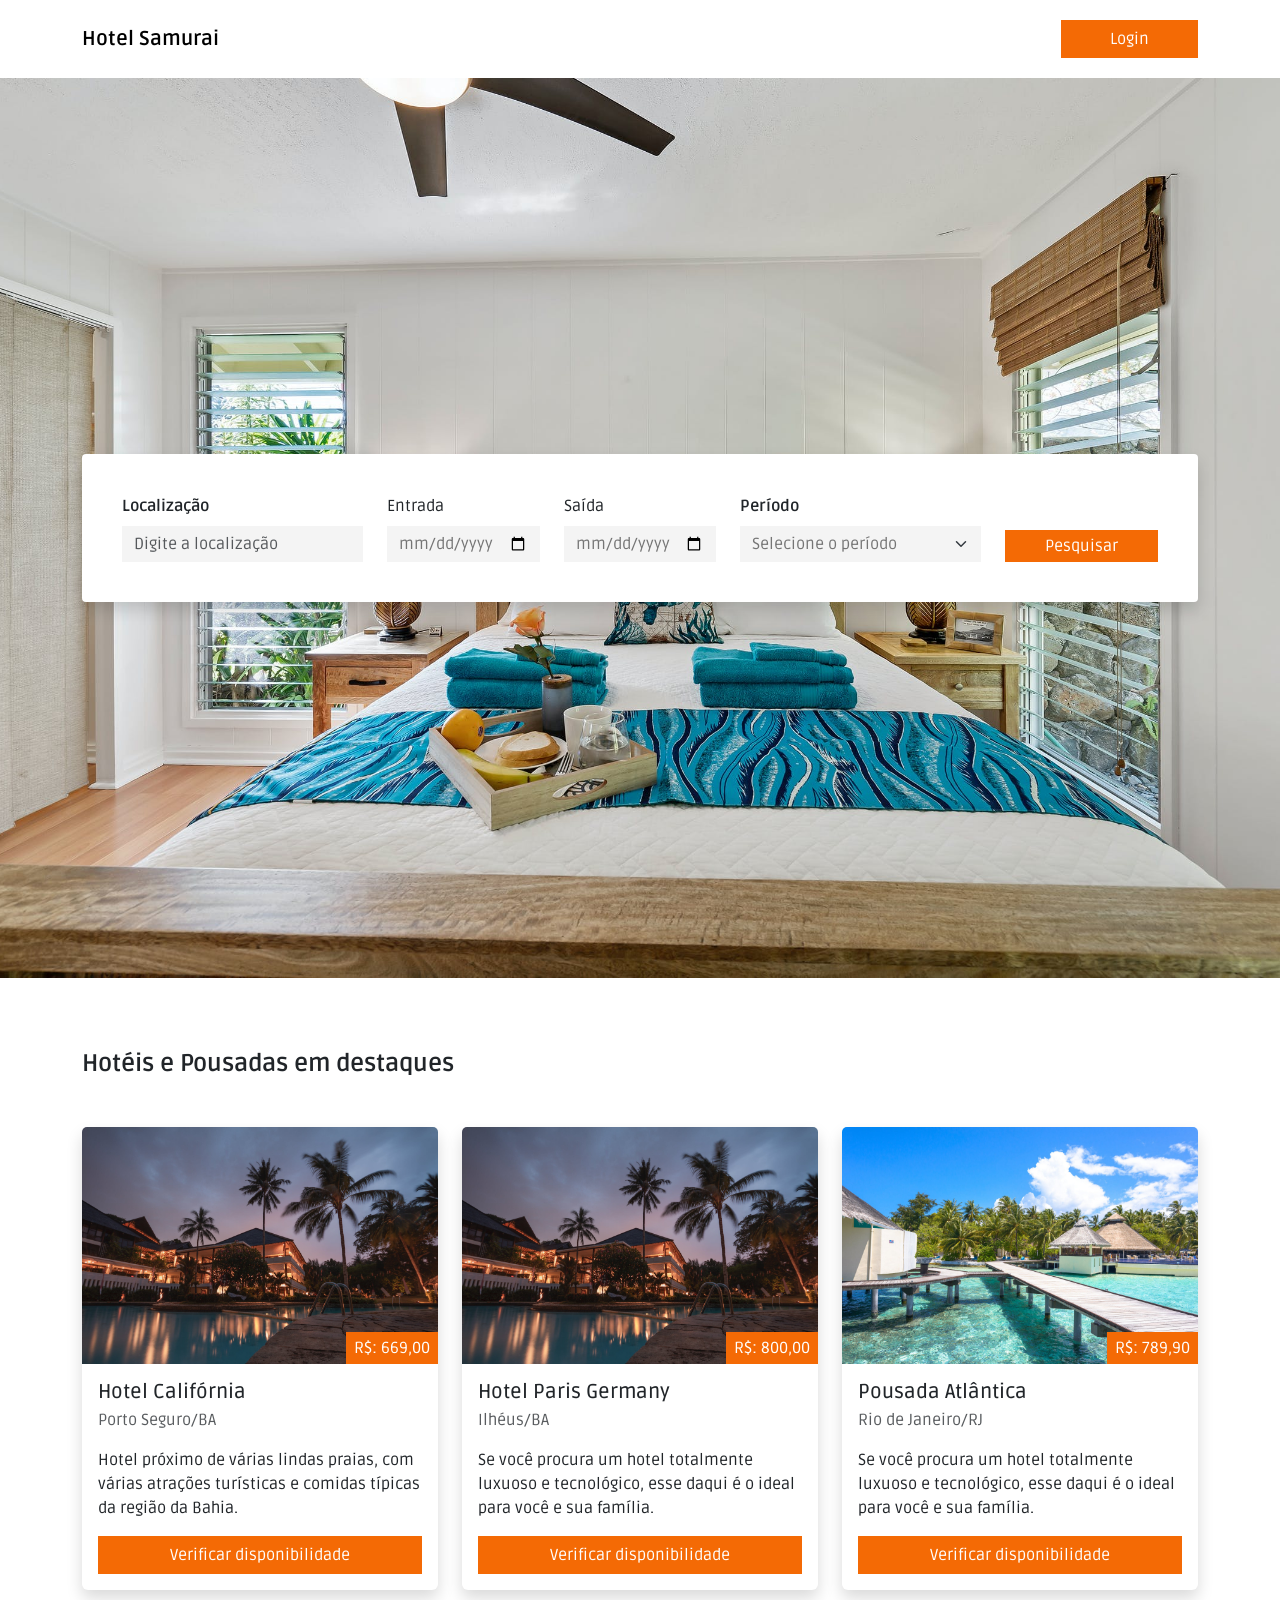
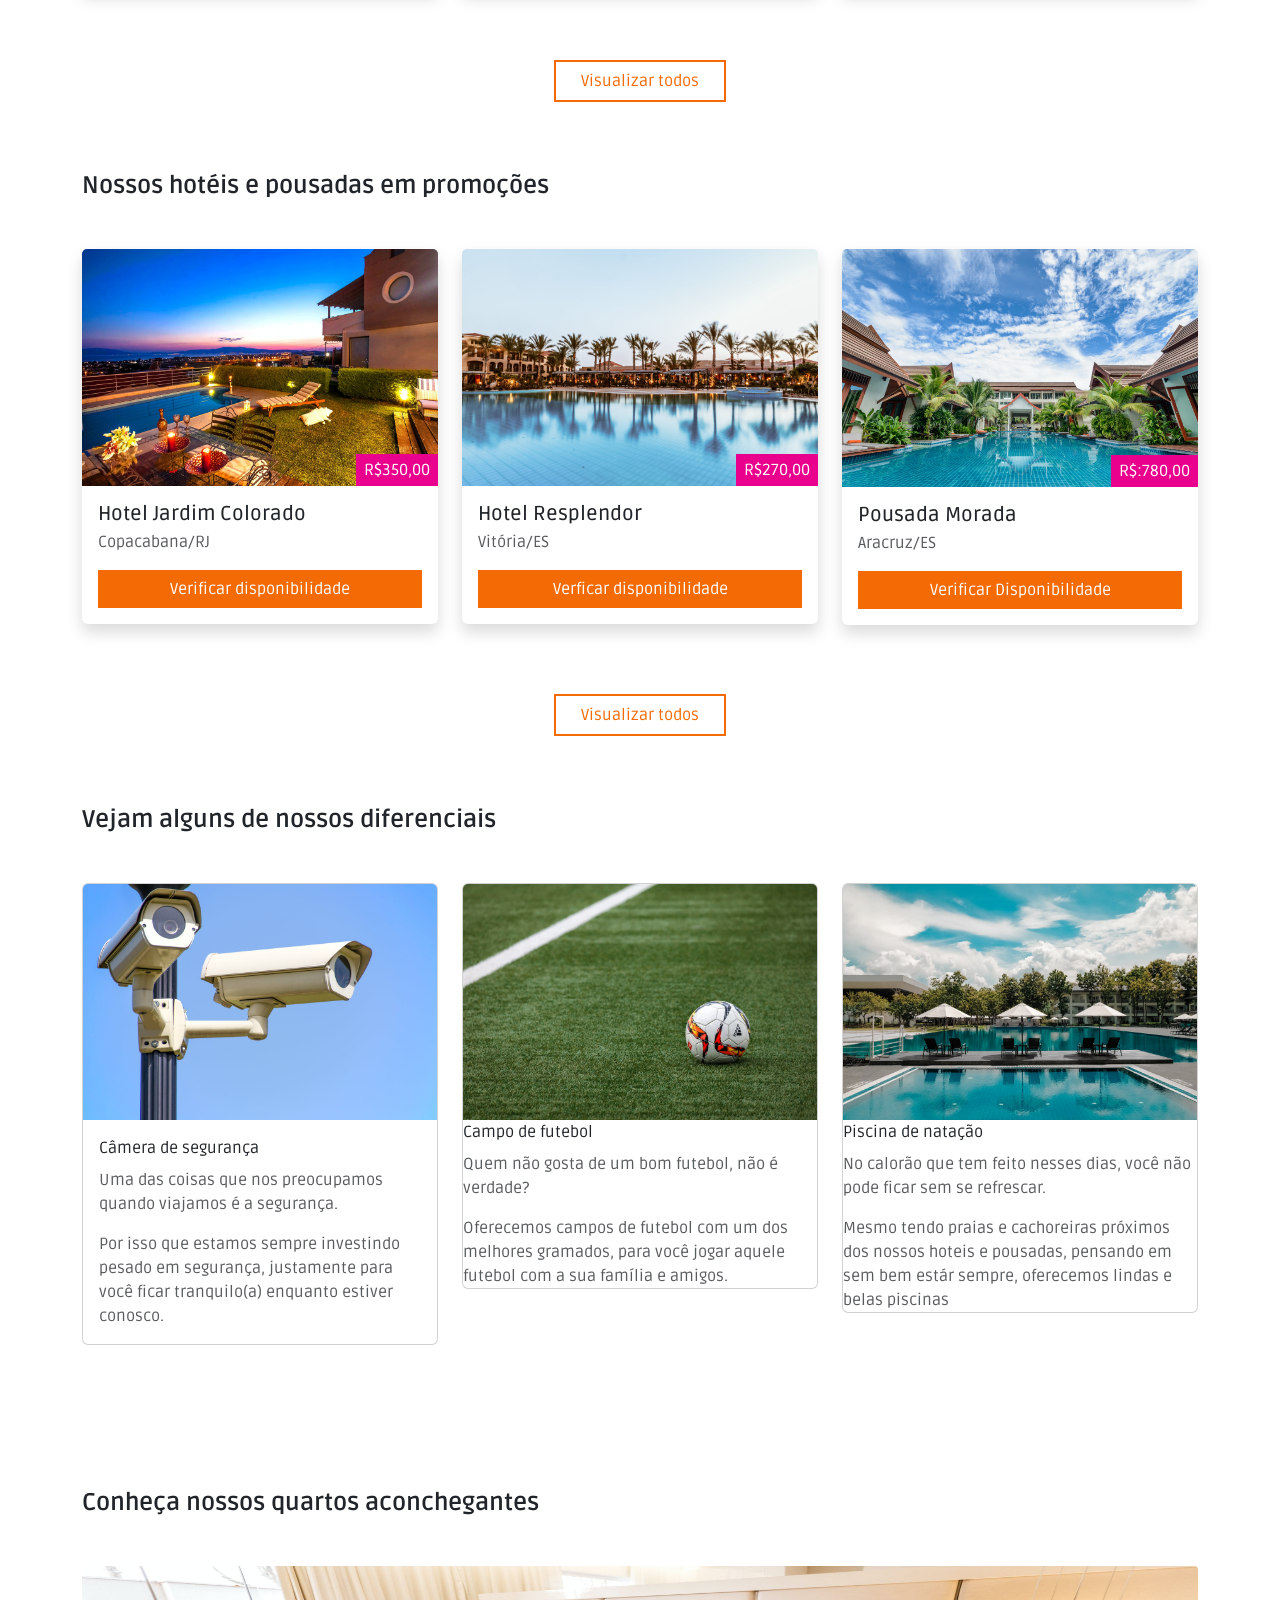
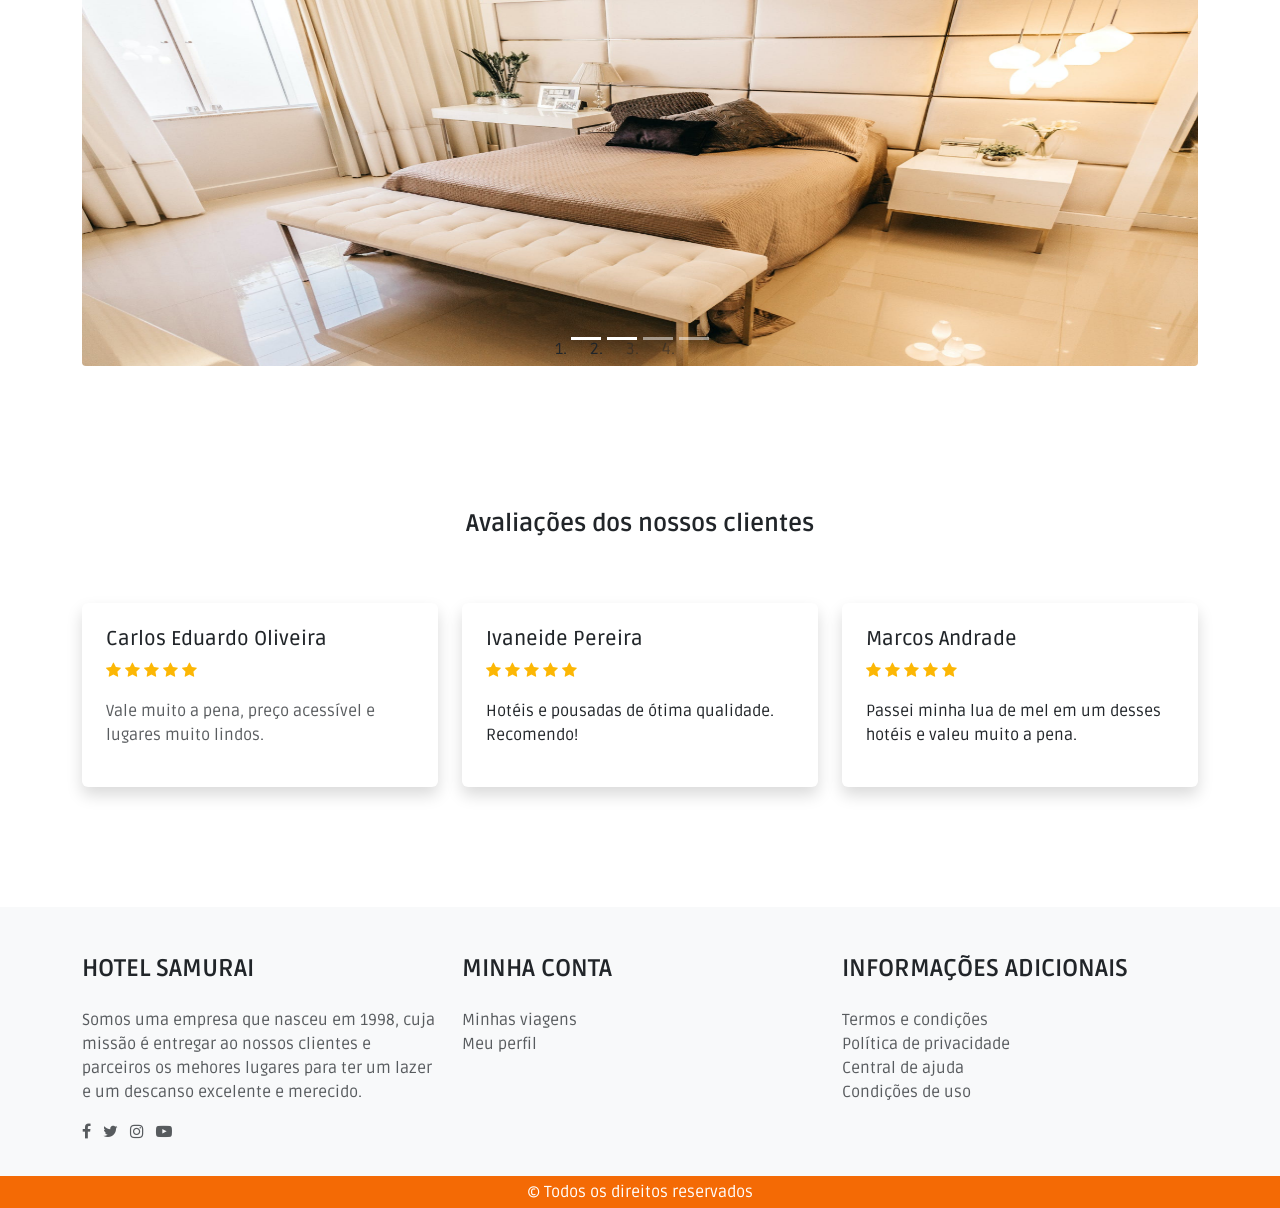
==== commit 2547a817: "Desenvolvendo tela home - Rodapé" ====
--- a/Hotel Samurai/index.html
+++ b/Hotel Samurai/index.html
@@ -367,6 +367,66 @@
     </div>
  </main>
  <!-- End Avaliações -->
+
+ <!-- Rodapé -->
+ <footer class="w-100 bg-light">
+    <div class="container pt-5 pt-lg-5 pb-lg-3">
+        <div class="row">
+            <div class="col-12 col-md-3 col-lg-4 mb-3 mb-md-0 mb-lg-0">
+                <h4 class="fs-4 fw-bold text-uppercase mb-2 mb-md-4 mb-lg-4">Hotel samurai</h4>
+                <p class="text-muted">
+                    Somos uma empresa que nasceu em 1998, cuja missão é entregar ao nossos clientes e parceiros os mehores lugares para ter um lazer
+                    e um descanso excelente e merecido.
+                </p>
+                <p>
+                    <a href="#" title="Facebook" class="text-decoration-none text-muted me-1 me-md-1 me-lg-2">
+                        <i class="fa fa-facebook" aria-hidden="true"></i>
+                    </a>
+                    <a href="#" title="Twitter" class="text-decoration-none text-muted me-1 me-md-1 me-lg-2">
+                        <i class="fa fa-twitter" aria-hidden="true"></i>
+                    </a>
+                    <a href="#" title="Instagram" class="text-decoration-none text-muted me-1 me-md-1 me-lg-2">
+                        <i class="fa fa-instagram" aria-hidden="true"></i>
+                    </a>
+                    <a href="#" title="YouTube" class="text-decoration-none text-muted me-1 me-md-1 me-lg-2">
+                        <i class="fa fa-youtube-play" aria-hidden="true"></i>
+                    </a>                    
+                </p>
+            </div>
+            <div class="col-12 col-md-3 col-lg-4 mb-3 mb-md-0 mb-lg-0">
+                <h4 class="fs-4 fw-bold mb-2 mb-md-4 mb-lg-4 text-uppercase">Minha Conta</h4>
+                <p class="mb-0">
+                    <a href="" class="text-decoration-none text-muted">Minhas viagens</a>
+                </p>
+                <p class="mb-0">
+                    <a href="#" class="text-decoration-none text-muted">Meu perfil</a>
+                </p>
+            </div>
+            <div class="col-12 col-md-3 col-lg-4 mb-3 mb-md-0 mb-lg-0">
+                <h4 class="fs-4 fw-bold mb-2 mb-md-4 mb-lg-4 text-uppercase">Informações adicionais</h4>
+                <p class="mb-0">
+                    <a href="#" class="text-decoration-none text-muted">Termos e condições</a>
+                </p>
+                <p class="mb-0">
+                    <a href="#" class="text-decoration-none text-muted">Política de privacidade</a>
+                </p>
+                <p class="mb-0">
+                    <a href="#" class="text-decoration-none text-muted">Central de ajuda</a>
+                </p>
+                <p class="mb-0">
+                    <a href="#" class="text-decoration-none text-muted">Condições de uso</a>
+                </p>
+            </div>
+        </div>
+    </div>
+    <div class="w-100 bg-color-orange d-flex justify-content-center align-items-center">
+        <p class="mb-0 pt-1 pb-1">
+            &copy; Todos os direitos reservados
+        </p>
+    </div>
+ </footer>
+ <!-- End Rodapé -->
+
 </body>
 <script src="https://cdn.jsdelivr.net/npm/@popperjs/core@2.9.2/dist/umd/popper.min.js" integrity="sha384-IQsoLXl5PILFhosVNubq5LC7Qb9DXgDA9i+tQ8Zj3iwWAwPtgFTxbJ8NT4GN1R8p" crossorigin="anonymous"></script>
 <script src="https://cdn.jsdelivr.net/npm/bootstrap@5.0.2/dist/js/bootstrap.min.js" integrity="sha384-cVKIPhGWiC2Al4u+LWgxfKTRIcfu0JTxR+EQDz/bgldoEyl4H0zUF0QKbrJ0EcQF" crossorigin="anonymous"></script>
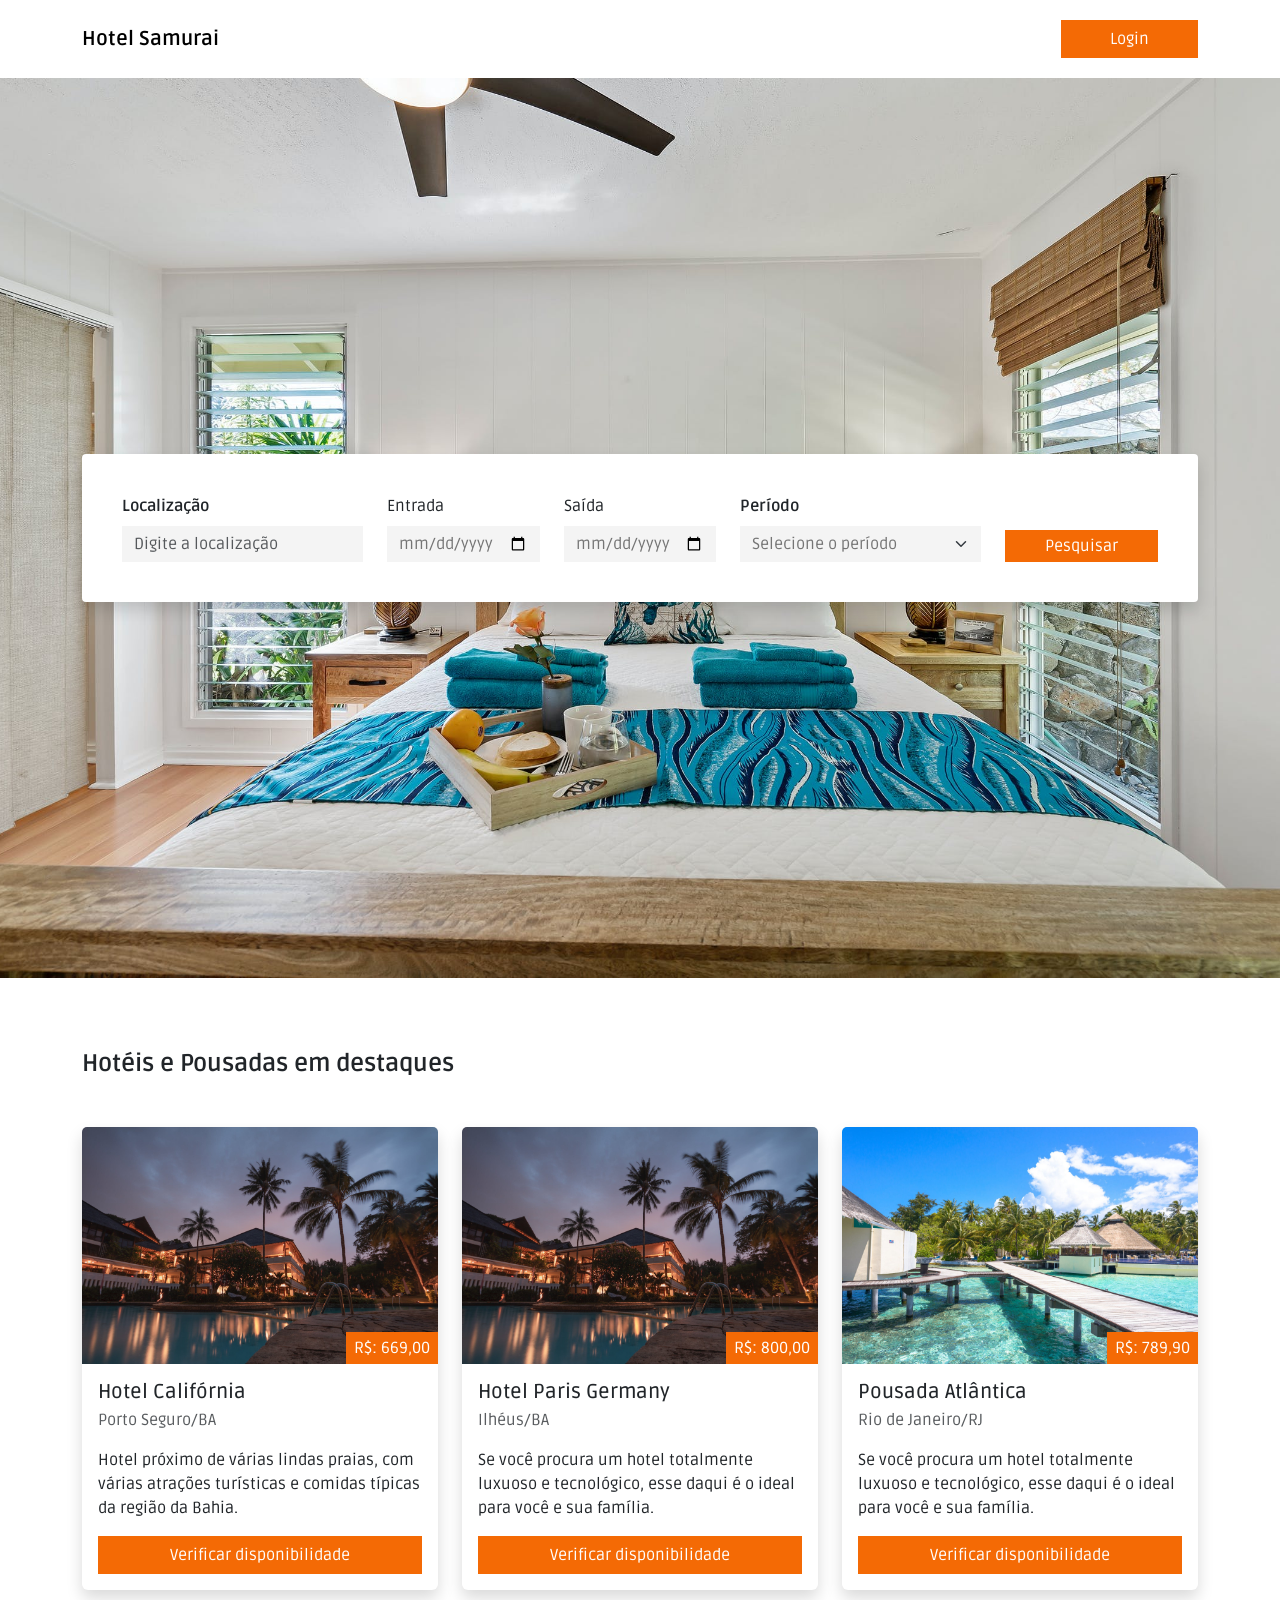
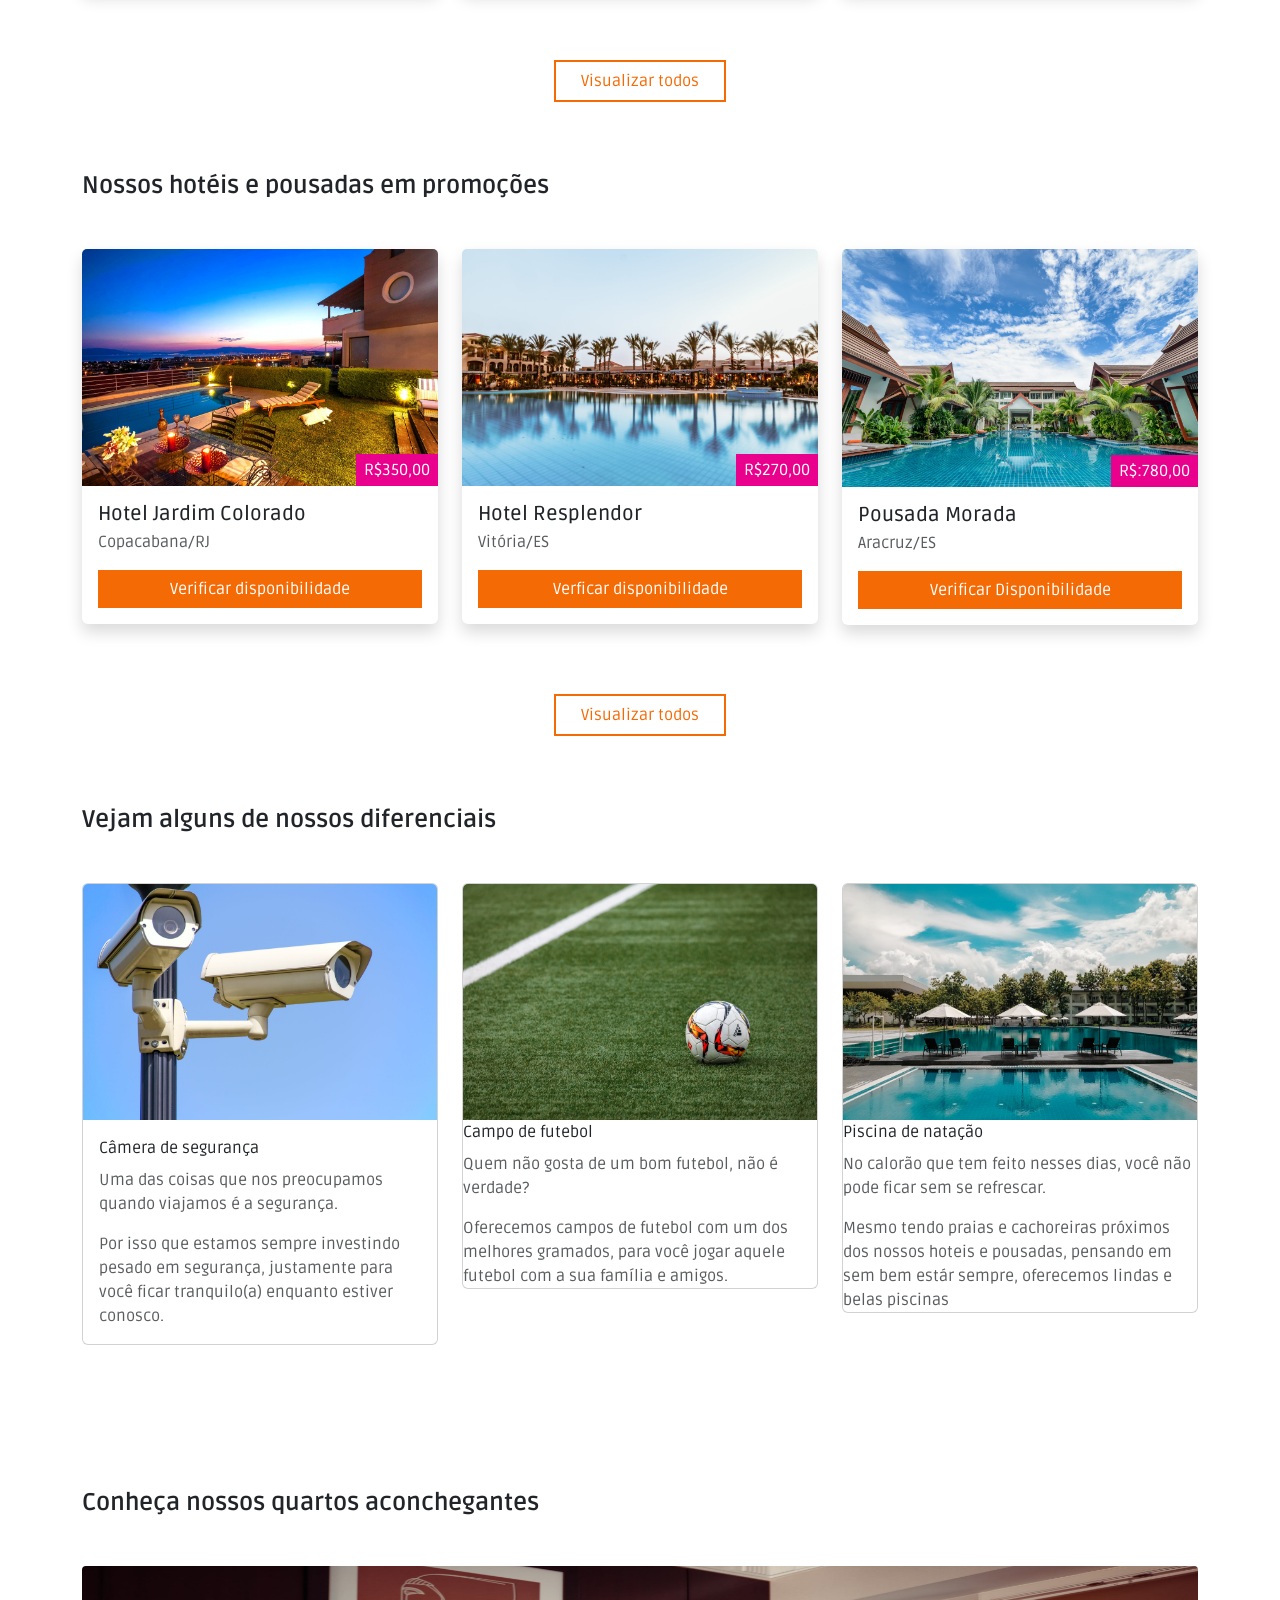
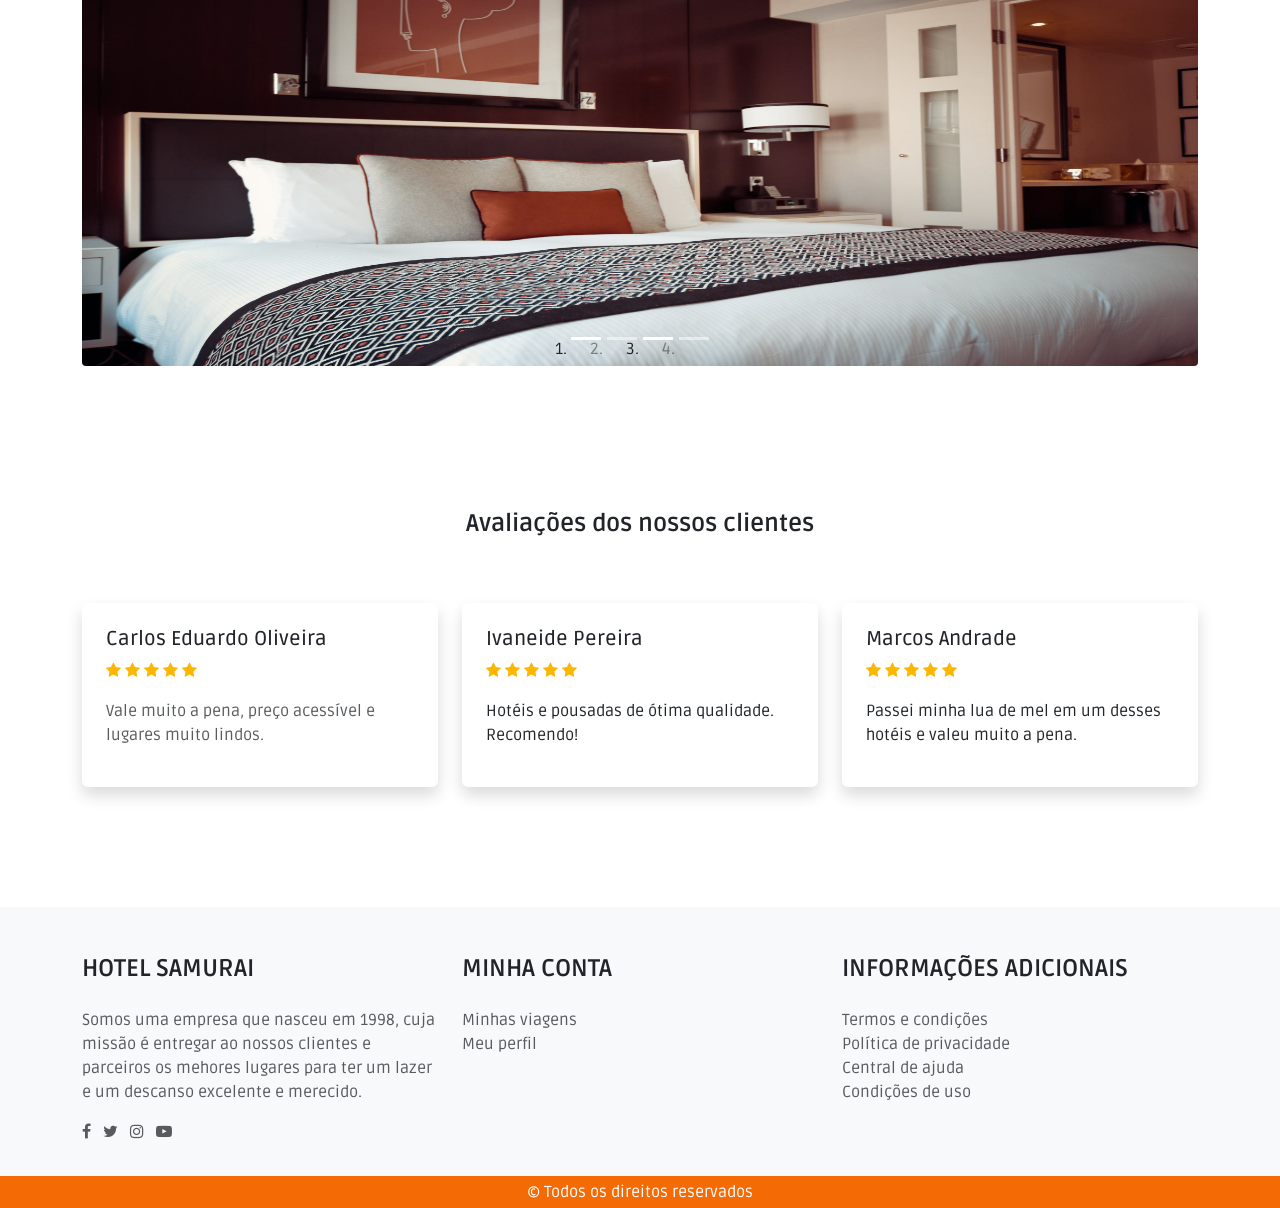
==== commit bacb9c97: "Link para available.html" ====
--- a/Hotel Samurai/index.html
+++ b/Hotel Samurai/index.html
@@ -120,7 +120,7 @@
                         <p class="card-text">
                             Se você procura um hotel totalmente luxuoso e tecnológico, esse daqui é o ideal para você e sua família.
                         </p>
-                        <a href="#" class="btn btn-orange rounded-0 w-100">Verificar disponibilidade</a>
+                        <a href="./available.html" class="btn btn-orange rounded-0 w-100">Verificar disponibilidade</a>
                     </div>
                 </div>
             </div>
